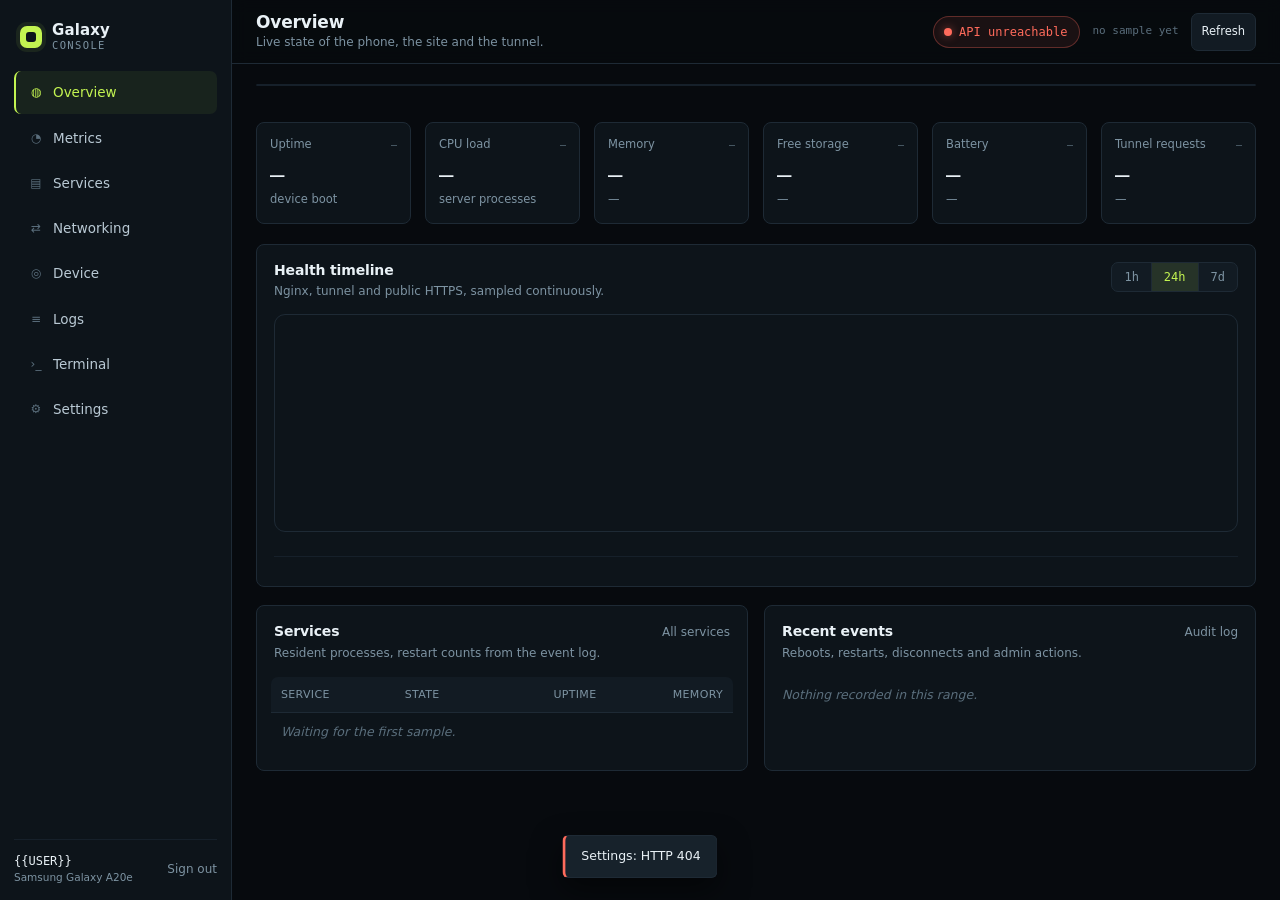
==== galaxy-server/site/console.html @ 79ad4fcc "Give the console a Device view for cameras, audio and accessories The dashboard is where the phone i" ====
<!doctype html>
<html lang="en">
<head>
<meta charset="utf-8">
<meta name="viewport" content="width=device-width,initial-scale=1">
<meta name="color-scheme" content="dark">
<meta name="robots" content="noindex,nofollow">
<title>Galaxy Console</title>
<link rel="icon" href="data:image/svg+xml,%3Csvg xmlns='http://www.w3.org/2000/svg' viewBox='0 0 32 32'%3E%3Crect width='32' height='32' rx='9' fill='%23C3F451'/%3E%3Crect x='10' y='10' width='12' height='12' rx='4' fill='%23070A0E'/%3E%3C/svg%3E">
<link rel="stylesheet" href="/vendor/xterm.css">
<link rel="stylesheet" href="console.css?v=12">
</head>
<body>
<a class="skip" href="#main">Skip to content</a>

<aside class="sidebar" id="sidebar" aria-label="Console sections">
  <div class="brand">
    <span class="mark" aria-hidden="true"></span>
    <span class="brand-text"><strong>Galaxy</strong><span>Console</span></span>
  </div>
  <nav class="nav" id="nav">
    <a href="#/overview" data-route="overview"><span class="glyph" aria-hidden="true">◍</span>Overview</a>
    <a href="#/metrics" data-route="metrics"><span class="glyph" aria-hidden="true">◔</span>Metrics</a>
    <a href="#/services" data-route="services"><span class="glyph" aria-hidden="true">▤</span>Services</a>
    <a href="#/networking" data-route="networking"><span class="glyph" aria-hidden="true">⇄</span>Networking</a>
    <a href="#/device" data-route="device"><span class="glyph" aria-hidden="true">◎</span>Device</a>
    <a href="#/logs" data-route="logs"><span class="glyph" aria-hidden="true">≡</span>Logs</a>
    <a href="#/terminal" data-route="terminal"><span class="glyph" aria-hidden="true">›_</span>Terminal</a>
    <a href="#/settings" data-route="settings"><span class="glyph" aria-hidden="true">⚙</span>Settings</a>
  </nav>
  <div class="sidebar-foot">
    <span class="who"><span id="who">{{USER}}</span><span class="muted" id="host-line">Samsung Galaxy A20e</span></span>
    <a class="signout" href="/logout">Sign out</a>
  </div>
</aside>
<div class="scrim" id="scrim" hidden></div>

<div class="shell">
  <header class="topbar">
    <button class="icon-btn" id="menu" type="button" aria-label="Open navigation"
            aria-controls="sidebar" aria-expanded="false">☰</button>
    <div class="titles">
      <h1 id="page-title">Overview</h1>
      <p id="page-sub">Live state of the phone, the site and the tunnel.</p>
    </div>
    <div class="topbar-end">
      <span class="health-pill" id="health" data-state="unknown">Checking</span>
      <span class="sampled" id="sampled">no sample yet</span>
      <button class="btn small" id="refresh" type="button">Refresh</button>
    </div>
  </header>

  <main id="main" tabindex="-1">

    <!-- Overview -------------------------------------------------------- -->
    <section class="view" id="view-overview" aria-labelledby="page-title">
      <div class="components" id="components"></div>
      <div class="alerts" id="alerts" hidden></div>

      <div class="kpis" id="kpis">
        <article class="kpi">
          <div class="kpi-head"><span>Uptime</span><span class="stamp" data-stamp="uptime">—</span></div>
          <strong class="num" id="kpi-uptime">—</strong>
          <p class="sub" id="kpi-uptime-sub">device boot</p>
        </article>
        <article class="kpi">
          <div class="kpi-head"><span>CPU load</span><span class="stamp" data-stamp="cpu">—</span></div>
          <strong class="num" id="kpi-cpu">—</strong>
          <p class="sub" id="kpi-cpu-sub">server processes</p>
        </article>
        <article class="kpi">
          <div class="kpi-head"><span>Memory</span><span class="stamp" data-stamp="memory">—</span></div>
          <strong class="num" id="kpi-memory">—</strong>
          <p class="sub" id="kpi-memory-sub">—</p>
        </article>
        <article class="kpi">
          <div class="kpi-head"><span>Free storage</span><span class="stamp" data-stamp="storage">—</span></div>
          <strong class="num" id="kpi-storage">—</strong>
          <p class="sub" id="kpi-storage-sub">—</p>
        </article>
        <article class="kpi">
          <div class="kpi-head"><span>Battery</span><span class="stamp" data-stamp="battery">—</span></div>
          <strong class="num" id="kpi-battery">—</strong>
          <p class="sub" id="kpi-battery-sub">—</p>
        </article>
        <article class="kpi">
          <div class="kpi-head"><span>Tunnel requests</span><span class="stamp" data-stamp="tunnel">—</span></div>
          <strong class="num" id="kpi-requests">—</strong>
          <p class="sub" id="kpi-requests-sub">—</p>
        </article>
      </div>

      <section class="card timeline-card">
        <div class="card-head">
          <div>
            <h2>Health timeline</h2>
            <p class="card-sub" id="timeline-sub">Nginx, tunnel and public HTTPS, sampled continuously.</p>
          </div>
          <div class="segmented" id="range-overview" role="group" aria-label="Time range">
            <button type="button" data-range="1h">1h</button>
            <button type="button" data-range="24h" class="on">24h</button>
            <button type="button" data-range="7d">7d</button>
          </div>
        </div>
        <div class="chart-wrap tall">
          <canvas id="chart-timeline-overview" role="img"
                  aria-label="Health timeline for nginx, the tunnel and public HTTPS"></canvas>
          <p class="chart-empty" hidden>No samples in this range yet. The sampler writes one every 30 seconds.</p>
        </div>
        <div class="legend" id="legend-timeline-overview"></div>
        <div class="events-strip" id="events-overview"></div>
      </section>

      <div class="two-col">
        <section class="card">
          <div class="card-head">
            <div><h2>Services</h2><p class="card-sub">Resident processes, restart counts from the event log.</p></div>
            <a class="link" href="#/services">All services</a>
          </div>
          <div class="table-wrap">
            <table class="table" id="overview-services">
              <thead><tr><th>Service</th><th>State</th><th class="right">Uptime</th><th class="right">Memory</th></tr></thead>
              <tbody><tr><td colspan="4" class="empty">Waiting for the first sample.</td></tr></tbody>
            </table>
          </div>
        </section>

        <section class="card">
          <div class="card-head">
            <div><h2>Recent events</h2><p class="card-sub">Reboots, restarts, disconnects and admin actions.</p></div>
            <a class="link" href="#/settings">Audit log</a>
          </div>
          <ul class="event-list" id="overview-events">
            <li class="empty">Nothing recorded in this range.</li>
          </ul>
        </section>
      </div>
    </section>

    <!-- Metrics --------------------------------------------------------- -->
    <section class="view" id="view-metrics" hidden>
      <div class="card-head page-head">
        <div>
          <h2 class="page-h2">Metric history</h2>
          <p class="card-sub" id="metrics-sub">30-second samples, older buckets averaged for longer ranges.</p>
        </div>
        <div class="segmented" id="range-metrics" role="group" aria-label="Time range">
          <button type="button" data-range="1h">1h</button>
          <button type="button" data-range="24h" class="on">24h</button>
          <button type="button" data-range="7d">7d</button>
        </div>
      </div>

      <div class="chart-grid">
        <section class="card">
          <div class="card-head"><div><h2>CPU</h2><p class="card-sub" id="cpu-note">Share of one core used by nginx, the API, cloudflared and the supervisor.</p></div><span class="stat" id="stat-cpu">no data</span></div>
          <div class="chart-wrap"><canvas id="chart-cpu" role="img" aria-label="CPU load over time"></canvas><p class="chart-empty" hidden>No samples.</p></div>
        </section>
        <section class="card">
          <div class="card-head"><div><h2>Memory</h2><p class="card-sub" id="mem-note">Android memory in use, as a percentage of the device total.</p></div><span class="stat" id="stat-mem">no data</span></div>
          <div class="chart-wrap"><canvas id="chart-mem" role="img" aria-label="Memory use over time"></canvas><p class="chart-empty" hidden>No samples.</p></div>
        </section>
        <section class="card">
          <div class="card-head"><div><h2>Battery</h2><p class="card-sub">Charge percentage; shaded bands are periods on the charger.</p></div><span class="stat" id="stat-batt">no data</span></div>
          <div class="chart-wrap"><canvas id="chart-batt" role="img" aria-label="Battery charge over time"></canvas><p class="chart-empty" hidden>No samples.</p></div>
        </section>
        <section class="card">
          <div class="card-head"><div><h2>Storage</h2><p class="card-sub">Free space in the Termux home filesystem.</p></div><span class="stat" id="stat-disk">no data</span></div>
          <div class="chart-wrap"><canvas id="chart-disk" role="img" aria-label="Free storage over time"></canvas><p class="chart-empty" hidden>No samples.</p></div>
        </section>
      </div>

      <section class="card">
        <div class="card-head">
          <div><h2>Health timeline</h2><p class="card-sub" id="timeline-sub-2">Gaps mean no sample was recorded, not that the service was healthy.</p></div>
        </div>
        <div class="chart-wrap tall"><canvas id="chart-timeline-metrics" role="img" aria-label="Health timeline"></canvas><p class="chart-empty" hidden>No samples in this range yet.</p></div>
        <div class="legend" id="legend-timeline-metrics"></div>
        <div class="events-strip" id="events-metrics"></div>
      </section>
    </section>

    <!-- Services -------------------------------------------------------- -->
    <section class="view" id="view-services" hidden>
      <section class="card">
        <div class="card-head">
          <div><h2 class="page-h2">Services</h2><p class="card-sub">Every control calls the existing serverctl command. Restarts are confirmed and recorded.</p></div>
        </div>
        <div class="table-wrap">
          <table class="table" id="services-table">
            <thead><tr><th>Service</th><th>State</th><th class="right">Uptime</th><th class="right">Restarts 24h</th><th class="right">RSS</th><th>Latest error</th><th class="right">Control</th></tr></thead>
            <tbody><tr><td colspan="7" class="empty">Waiting for the first sample.</td></tr></tbody>
          </table>
        </div>
        <p class="footnote" id="services-note">Restarting the site also restarts this API; the page reconnects on its own.</p>
      </section>

      <div class="two-col">
        <section class="card">
          <div class="card-head"><div><h2>Admin actions</h2><p class="card-sub">Actions that change the server, newest first.</p></div></div>
          <ul class="event-list" id="audit-list"><li class="empty">No admin actions recorded.</li></ul>
        </section>
        <section class="card">
          <div class="card-head"><div><h2>Danger zone</h2><p class="card-sub">These stop the public URL. The phone has to bring it back.</p></div></div>
          <div class="action-row">
            <div><strong>Restart the server</strong><p class="sub">Reloads nginx, restarts the API. Brief outage.</p></div>
            <button class="btn" type="button" data-action="server-restart" data-phrase="restart">Restart</button>
          </div>
          <div class="action-row">
            <div><strong>Stop the server</strong><p class="sub">Nginx and the API stop. Only <code>serverctl start</code> on the phone recovers this console.</p></div>
            <button class="btn danger" type="button" data-action="server-stop" data-phrase="stop the console">Stop</button>
          </div>
          <div class="action-row">
            <div><strong>Stop the tunnel</strong><p class="sub">The public hostnames go offline until the tunnel is started again.</p></div>
            <button class="btn danger" type="button" data-action="tunnel-stop" data-phrase="stop the tunnel">Stop tunnel</button>
          </div>
        </section>
      </div>
    </section>

    <!-- Networking ------------------------------------------------------ -->
    <section class="view" id="view-networking" hidden>
      <div class="host-cards" id="host-cards"></div>

      <div class="two-col">
        <section class="card">
          <div class="card-head"><div><h2 class="page-h2">Cloudflare Tunnel</h2><p class="card-sub">Connector health straight from cloudflared's own metrics.</p></div></div>
          <dl class="facts" id="tunnel-facts">
            <div><dt>State</dt><dd id="tunnel-state">—</dd></div>
            <div><dt>Connector</dt><dd id="tunnel-id">—</dd></div>
            <div><dt>Connections</dt><dd id="tunnel-conns">—</dd></div>
            <div><dt>Requests</dt><dd id="tunnel-requests">—</dd></div>
            <div><dt>Request errors</dt><dd id="tunnel-errors">—</dd></div>
            <div><dt>Concurrent</dt><dd id="tunnel-concurrent">—</dd></div>
            <div><dt>Response codes</dt><dd id="tunnel-codes">—</dd></div>
            <div><dt>Connector runtime</dt><dd id="tunnel-runtime">—</dd></div>
          </dl>
          <div class="btn-row">
            <button class="btn" type="button" data-action="tunnel-restart" data-phrase="restart the tunnel">Restart tunnel</button>
            <button class="btn" type="button" data-action="tunnel-start">Start tunnel</button>
          </div>
        </section>

        <section class="card">
          <div class="card-head"><div><h2>Access rules</h2><p class="card-sub">What the internet can reach, and what needs a session.</p></div></div>
          <ul class="access-list">
            <li><span class="tag public">public</span><code>/</code><code>/style.css</code><span class="muted">landing pages</span></li>
            <li><span class="tag public">public</span><code>/console.css</code><code>/console.js</code><span class="muted">assets, no data</span></li>
            <li><span class="tag private">session</span><code>/console</code><span class="muted">redirects to sign-in without a cookie</span></li>
            <li><span class="tag private">session</span><code>/api/status</code><code>/api/timeline</code><code>/api/logs</code><span class="muted">401 without a session</span></li>
            <li><span class="tag private">session</span><code>/api/action</code><code>/api/settings</code><code>/api/events</code><span class="muted">server-side check on every call</span></li>
          </ul>
          <p class="footnote">Sessions last 12 hours and live in memory, so restarting the API signs everyone out.</p>
        </section>
      </div>

      <section class="card">
        <div class="card-head"><div><h2>Hostnames</h2><p class="card-sub">Each check is a full HTTPS request from the device through the Cloudflare edge.</p></div></div>
        <div class="table-wrap">
          <table class="table" id="host-table">
            <thead><tr><th>Hostname</th><th>Role</th><th>Last check</th><th class="right">Result</th><th class="right">Latency</th></tr></thead>
            <tbody><tr><td colspan="5" class="empty">No checks recorded yet.</td></tr></tbody>
          </table>
        </div>
      </section>
    </section>

    <!-- Device ---------------------------------------------------------- -->
    <section class="view" id="view-device" hidden>
      <div class="device-banner" id="device-banner" data-state="unknown">
        <span class="dot" aria-hidden="true"></span>
        <span id="device-banner-text">Checking the control app…</span>
        <span class="muted" id="device-banner-detail"></span>
      </div>

      <form class="card pair-card" id="device-pair-form">
        <div>
          <h2>Pair the phone app</h2>
          <p class="card-sub">The Galaxy Device app listens on loopback only. Open its pairing window, then pair here: the dashboard creates the token, the app stores it, and the browser never sees it.</p>
        </div>
        <div class="btn-row">
          <button class="btn primary" type="submit">Pair now</button>
          <button class="btn" type="button" id="device-unpair">Forget pairing</button>
        </div>
      </form>

      <div class="two-col">
        <section class="card">
          <div class="card-head">
            <div><h2>Camera</h2><p class="card-sub">One repeating JPEG stream feeds this preview, snapshots and the gallery. The sensor stays exclusive to this app while it runs.</p></div>
            <span class="live-badge" id="cam-live" hidden>live</span>
          </div>
          <div class="cam-frame">
            <img id="cam-preview" alt="Live camera preview from the phone" hidden>
            <p class="empty" id="cam-placeholder">Preview stopped. Start it to see what the phone sees.</p>
          </div>
          <div class="device-toolbar">
            <label>Camera <select id="cam-id" class="select"></select></label>
            <label>Size <select id="cam-size" class="select"></select></label>
            <label>Rate <select id="cam-fps" class="select"><option value="2">2 fps</option><option value="4" selected>4 fps</option><option value="8">8 fps</option></select></label>
            <button class="btn primary" type="button" id="cam-start">Start preview</button>
            <button class="btn" type="button" id="cam-stop">Stop</button>
            <button class="btn" type="button" id="cam-snapshot">Take photo</button>
          </div>
          <p class="footnote" id="cam-note">Video recording is not available: MediaRecorder needs the sensor for itself, which would end the preview. Stills and the live stream share one session instead.</p>
        </section>

        <section class="card">
          <div class="card-head"><div><h2>Accessories</h2><p class="card-sub">Flashlight, vibration, brightness and each audio stream.</p></div></div>
          <div class="toggle-row">
            <div><strong>Flashlight</strong><p class="sub" id="torch-state">Off</p></div>
            <button class="btn" type="button" id="torch-toggle" aria-pressed="false">Turn on</button>
          </div>
          <div class="toggle-row">
            <div><strong>Vibration</strong><p class="sub">Short buzz on the phone, for finding it nearby.</p></div>
            <div class="btn-row tight">
              <button class="btn small" type="button" data-vibrate="120">Short</button>
              <button class="btn small" type="button" data-vibrate="400">Medium</button>
              <button class="btn small" type="button" data-vibrate="1200">Long</button>
            </div>
          </div>
          <div class="slider-row">
            <label for="brightness">Screen brightness</label>
            <input type="range" id="brightness" min="1" max="255" step="1" value="128">
            <output id="brightness-value">—</output>
          </div>
          <div id="volume-sliders" class="sliders"></div>
        </section>
      </div>

      <div class="two-col">
        <section class="card">
          <div class="card-head">
            <div><h2>Microphone</h2><p class="card-sub">Live listening in this tab and 16 kHz WAV recordings stored on the phone. Only one AudioRecord exists, so both share it.</p></div>
            <span class="live-badge" id="mic-live" hidden>live</span>
          </div>
          <div class="device-toolbar">
            <button class="btn primary" type="button" id="mic-listen">Listen live</button>
            <button class="btn" type="button" id="mic-record">Start recording</button>
            <span class="mono muted" id="mic-timer">not recording</span>
          </div>
          <p class="footnote">Two-way audio needs the phone to play what this browser sends; upload a clip under Media and it plays on the phone speaker while the microphone keeps streaming here.</p>
          <div class="table-wrap">
            <table class="table" id="recordings-table">
              <thead><tr><th>Recording</th><th class="right">Size</th><th class="right">Created</th><th class="right">Actions</th></tr></thead>
              <tbody><tr><td colspan="4" class="empty">No recordings yet.</td></tr></tbody>
            </table>
          </div>
        </section>

        <section class="card">
          <div class="card-head"><div><h2>Media</h2><p class="card-sub">Upload audio to the phone, then play it through its speaker.</p></div></div>
          <div class="device-toolbar">
            <label class="grow">Upload <input type="file" id="media-file" accept="audio/*,video/mp4"></label>
            <button class="btn small" type="button" id="media-refresh">Refresh</button>
          </div>
          <p class="footnote" id="media-note">Nothing playing.</p>
          <div class="table-wrap">
            <table class="table" id="media-table">
              <thead><tr><th>File</th><th class="right">Size</th><th class="right">Actions</th></tr></thead>
              <tbody><tr><td colspan="3" class="empty">No uploaded media.</td></tr></tbody>
            </table>
          </div>
          <div class="btn-row">
            <button class="btn small" type="button" id="media-pause">Pause</button>
            <button class="btn small" type="button" id="media-resume">Resume</button>
            <button class="btn small" type="button" id="media-stop">Stop</button>
          </div>
        </section>
      </div>

      <div class="two-col">
        <section class="card">
          <div class="card-head"><div><h2>Power and storage</h2><p class="card-sub">Read from the app, not from Termux.</p></div></div>
          <dl class="facts" id="device-facts">
            <div><dt>Battery</dt><dd id="dev-battery">—</dd></div>
            <div><dt>Charging</dt><dd id="dev-charging">—</dd></div>
            <div><dt>Temperature</dt><dd id="dev-temp">—</dd></div>
            <div><dt>Free space</dt><dd id="dev-free">—</dd></div>
            <div><dt>Photos</dt><dd id="dev-photos">—</dd></div>
            <div><dt>Recordings</dt><dd id="dev-recordings">—</dd></div>
            <div><dt>App uptime</dt><dd id="dev-uptime">—</dd></div>
            <div><dt>Permissions</dt><dd id="dev-perms">—</dd></div>
          </dl>
        </section>

        <section class="card">
          <div class="card-head"><div><h2>Sensors</h2><p class="card-sub">One reading per sensor, refreshed while this page is open.</p></div></div>
          <div class="table-wrap">
            <table class="table" id="sensor-table">
              <thead><tr><th>Sensor</th><th class="right">Values</th></tr></thead>
              <tbody><tr><td colspan="2" class="empty">Not read yet.</td></tr></tbody>
            </table>
          </div>
        </section>
      </div>

      <section class="card">
        <div class="card-head">
          <div><h2>Photos</h2><p class="card-sub">Stills captured at the current preview size, kept in the app's private storage.</p></div>
          <span class="muted" id="photo-count"></span>
        </div>
        <div class="gallery" id="photo-grid"><p class="empty">No photos yet.</p></div>
      </section>
    </section>

    <!-- Logs ------------------------------------------------------------ -->
    <section class="view" id="view-logs" hidden>
      <section class="card">
        <div class="card-head">
          <div><h2 class="page-h2">Logs</h2><p class="card-sub">Last 96 kB of each file, filtered on the server. Credentials are redacted before they leave the phone.</p></div>
        </div>
        <div class="log-toolbar">
          <label>Service
            <select id="log-service">
              <option value="nginx-error">nginx error</option>
              <option value="tunnel">cloudflared</option>
              <option value="supervisor">supervisor</option>
              <option value="status">status API</option>
              <option value="auth">sign-in attempts</option>
            </select>
          </label>
          <label>Severity
            <select id="log-severity">
              <option value="all">All</option>
              <option value="error">Errors</option>
              <option value="crit">Critical</option>
              <option value="warn">Warnings</option>
              <option value="info">Info</option>
            </select>
          </label>
          <label class="grow">Search
            <input id="log-query" type="search" placeholder="text, path, status code" autocomplete="off">
          </label>
          <label class="check"><input type="checkbox" id="log-follow" checked> Auto-refresh</label>
          <button class="btn small" id="log-reload" type="button">Load</button>
        </div>
        <p class="log-meta" id="log-meta">Nothing loaded yet.</p>
        <ol class="log" id="log-lines"><li class="empty">Choose a service and press Load.</li></ol>
      </section>
    </section>

    <!-- Terminal -------------------------------------------------------- -->
    <section class="view" id="view-terminal" aria-labelledby="page-title" hidden>
      <div id="terminal-lock" class="terminal-lock">
        <h2>Terminal locked</h2>
        <p>Enter your terminal password to open the Termux shell.</p>
        <form id="terminal-login" class="form">
          <label>Terminal password <input id="terminal-password" type="password" autocomplete="off" required></label>
          <button class="btn primary" type="submit">Unlock terminal</button>
        </form>
        <p class="sub" id="terminal-reconnecting" hidden>Reconnecting to the shells this tab had open…</p>
        <p class="sub">Commands run as the Termux user, not root.</p>
      </div>
      <div id="terminal-session" hidden>
        <div class="terminal-toolbar">
          <div class="terminal-tabs" id="terminal-tabs" role="tablist" aria-label="Terminal sessions"></div>
          <div class="terminal-tools">
            <button class="btn small" id="terminal-new" type="button">+ New shell</button>
            <label class="check"><input type="checkbox" id="terminal-a11y"> Screen reader mode (slower)</label>
            <button class="btn small" id="terminal-close" type="button">Close shell</button>
          </div>
        </div>
        <div id="terminal-output" aria-label="Interactive Termux terminal"></div>
      </div>
    </section>

    <!-- Settings -------------------------------------------------------- -->
    <section class="view" id="view-settings" hidden>
      <div class="two-col">
        <section class="card">
          <div class="card-head"><div><h2 class="page-h2">HTTPS checks</h2><p class="card-sub">External monitoring is not configured. Hostname checks run from the phone and cannot confirm availability from outside the network.</p></div></div>
          <form id="probe-form" class="form">
            <label class="check"><input type="checkbox" id="probe-hosts"> Check both hostnames every two minutes</label>
            <button class="btn primary" type="submit">Save probe settings</button>
            <p class="form-note" id="probe-note">With no probe configured, public HTTPS shows as Not monitored.</p>
          </form>
        </section>

        <section class="card">
          <div class="card-head"><div><h2>Storage</h2><p class="card-sub">SQLite, bounded by retention rather than by luck.</p></div></div>
          <dl class="facts" id="storage-facts">
            <div><dt>Database</dt><dd id="db-path">—</dd></div>
            <div><dt>Size</dt><dd id="db-size">—</dd></div>
            <div><dt>Samples</dt><dd id="db-samples">—</dd></div>
            <div><dt>Raw retention</dt><dd id="db-retention">—</dd></div>
            <div><dt>Sample interval</dt><dd id="db-interval">—</dd></div>
            <div><dt>Session lifetime</dt><dd id="db-session">—</dd></div>
          </dl>
          <p class="footnote">Events and audit rows are kept for 30 days.</p>
        </section>
      </div>

      <div class="two-col">
        <section class="card">
          <div class="card-head"><div><h2>Audit log</h2><p class="card-sub">Sign-ins, settings changes and controls, with their outcome.</p></div></div>
          <ul class="event-list" id="settings-audit"><li class="empty">Nothing yet.</li></ul>
        </section>
        <section class="card">
          <div class="card-head"><div><h2>Build</h2><p class="card-sub">What is running on the phone.</p></div></div>
          <dl class="facts" id="build-facts">
            <div><dt>Device</dt><dd id="build-device">—</dd></div>
            <div><dt>Android</dt><dd id="build-android">—</dd></div>
            <div><dt>Kernel</dt><dd id="build-kernel">—</dd></div>
            <div><dt>Python</dt><dd id="build-python">—</dd></div>
            <div><dt>nginx</dt><dd id="build-nginx">—</dd></div>
            <div><dt>cloudflared</dt><dd id="build-cloudflared">—</dd></div>
          </dl>
          <div class="btn-row"><a class="btn" href="/logout">Sign out</a></div>
        </section>
      </div>

      <section class="card">
        <div class="card-head"><div><h2>Remote telemetry</h2><p class="card-sub">Axiom export runs alongside the local log files and SQLite; it never replaces them.</p></div></div>
        <dl class="facts" id="telemetry-facts">
          <div><dt>State</dt><dd id="telemetry-state">—</dd></div>
          <div><dt>Dataset</dt><dd id="telemetry-dataset">—</dd></div>
          <div><dt>Exported</dt><dd id="telemetry-exported">—</dd></div>
          <div><dt>Queued</dt><dd id="telemetry-queued">—</dd></div>
          <div><dt>Spool</dt><dd id="telemetry-spool">—</dd></div>
          <div><dt>Retention</dt><dd id="telemetry-retention">—</dd></div>
          <div><dt>Last success</dt><dd id="telemetry-last-success">—</dd></div>
          <div><dt>Last error</dt><dd id="telemetry-last-error">—</dd></div>
        </dl>
        <p class="form-note" id="telemetry-note">Remote export is not configured. Run serverctl telemetry-setup on the phone.</p>
      </section>
    </section>

  </main>
</div>

<dialog id="shell-dialog" aria-labelledby="shell-title">
  <form class="confirm-form" id="shell-form">
    <h2 id="shell-title">New terminal</h2>
    <p>Enter the terminal password to open another shell. It is kept in memory for this page only.</p>
    <label>Terminal password <input id="shell-password" type="password" autocomplete="off" required></label>
    <div class="btn-row end">
      <button class="btn" type="button" id="shell-cancel">Cancel</button>
      <button class="btn primary" type="submit">Open shell</button>
    </div>
  </form>
</dialog>

<dialog id="confirm-dialog" aria-labelledby="confirm-title">
  <form method="dialog" class="confirm-form">
    <h2 id="confirm-title">Confirm</h2>
    <p id="confirm-body"></p>
    <label id="confirm-phrase-wrap" hidden>Type <code id="confirm-phrase"></code> to continue
      <input id="confirm-input" autocomplete="off" autocapitalize="off" spellcheck="false">
    </label>
    <div class="btn-row end">
      <button class="btn" value="cancel">Cancel</button>
      <button class="btn danger" value="confirm" id="confirm-go">Confirm</button>
    </div>
  </form>
</dialog>

<div class="toast" id="toast" role="status" aria-live="polite" hidden></div>
<script src="/vendor/xterm.js" defer></script>
<script src="/vendor/addon-fit.js" defer></script>
<script src="console.js?v=13" defer></script>
</body>
</html>
---- galaxy-server/site/console.css ----
:root {
  --void: #070a0e;
  --panel: #0d141a;
  --raised: #121b23;
  --raised-2: #17222b;
  --line: #1e2a35;
  --line-soft: #16202a;
  --ink: #e9f1f6;
  --muted: #7d93a2;
  --dim: #5a6e7c;
  --lime: #c3f451;
  --lime-dim: #8fb43c;
  --amber: #f2b441;
  --red: #ff6b5c;
  --steel: #4c6779;
  --sans: ui-sans-serif, system-ui, "Segoe UI", Roboto, "Helvetica Neue", sans-serif;
  --mono: ui-monospace, "SF Mono", "JetBrains Mono", "Cascadia Mono", Consolas, monospace;
  --radius: 8px;
  --sidebar: 232px;
  --accent-yellow: #f7d729;
  --accent: var(--accent-yellow);
  --panel-hover: #1a252f;
}

* { box-sizing: border-box; }

html {
  -webkit-text-size-adjust: 100%;
  text-size-adjust: 100%;
}

body {
  margin: 0;
  background: var(--void);
  color: var(--ink);
  font: 14.5px/1.5 var(--sans);
  text-rendering: optimizeLegibility;
  -webkit-font-smoothing: antialiased;
  -moz-osx-font-smoothing: grayscale;
}

a { color: var(--lime); text-decoration: none; }
a:hover { color: var(--accent-yellow); text-decoration: underline; text-underline-offset: 3px; }
code { font-family: var(--mono); font-size: .92em; color: #cfe0ea; }

h1, h2, h3 {
  margin: 0;
  font-weight: 600;
  letter-spacing: -.01em;
  line-height: 1.25;
}
p { margin: 0 0 6px; }
p:last-child { margin-bottom: 0; }

:focus-visible {
  outline: 2px solid var(--accent-yellow);
  outline-offset: 2px;
  border-radius: 4px;
}

.skip {
  position: absolute;
  left: 12px;
  top: -60px;
  background: var(--lime);
  color: #10180a;
  padding: 8px 12px;
  border-radius: 4px;
  z-index: 40;
}
.skip:focus { top: 12px; }

.muted { color: var(--muted); }
.right { text-align: right; }
.empty { color: var(--dim); font-style: italic; }
.sub { color: var(--muted); font-size: 12px; }

body.terminal-view {
  background: #080c11;
  color: #cfd9e0;
}
body.terminal-view .shell {
  height: 100vh;
  height: 100dvh;
  display: flex;
  flex-direction: column;
  overflow: hidden;
}
body.terminal-view main {
  max-width: none;
  flex: 1;
  min-height: 0;
  padding: 0;
  display: flex;
  overflow: hidden;
}
#view-terminal:not([hidden]) { flex: 1; min-width: 0; min-height: 0; display: flex; flex-direction: column; }
.terminal-lock { width: min(100%, 420px); margin: auto; padding: 24px; }
.terminal-lock > p { color: var(--muted); margin-top: 8px; }
.terminal-lock .form { margin: 20px 0; }
#terminal-login[hidden], #terminal-reconnecting[hidden] { display: none; }
#terminal-session:not([hidden]) { flex: 1; min-height: 0; display: flex; flex-direction: column; }
.terminal-toolbar { display: flex; align-items: center; justify-content: space-between; gap: 10px; flex-wrap: wrap; padding: 8px 16px; background: var(--raised); border-bottom: 1px solid var(--line); color: var(--muted); }
.terminal-tools { display: flex; align-items: center; gap: 14px; margin-left: auto; }
.terminal-tools label.check { display: flex; align-items: center; gap: 7px; font-size: 12px; color: var(--ink); }
.terminal-tabs { display: flex; align-items: center; gap: 6px; min-width: 0; overflow-x: auto; }
.terminal-tab {
  display: inline-flex;
  align-items: center;
  gap: 8px;
  padding: 6px 11px 6px 10px;
  border: 1px solid var(--line);
  border-radius: 7px;
  background: var(--void);
  color: var(--muted);
  font: 12px var(--mono);
  white-space: nowrap;
  cursor: pointer;
  transition: border-color .15s ease, color .15s ease, background .15s ease;
  min-height: 32px;
}
.terminal-tab:hover {
  border-color: var(--line-soft);
  color: var(--ink);
  background: var(--raised);
}
.terminal-tab.on {
  border-color: var(--lime);
  color: var(--ink);
  background: #c3f45112;
}
.terminal-tab-close {
  color: var(--dim);
  padding: 1px 4px;
  margin-left: 2px;
  border-radius: 4px;
  transition: color .15s ease, background .15s ease;
}
.terminal-tab-close:hover { color: var(--red); background: #ff6b5c15; }
.terminal-tab:hover .terminal-tab-close { color: #ff9d90; }
.terminal-pane { height: 100%; }
#terminal-output { background: var(--void); flex: 1; min-width: 0; min-height: 0; overflow: hidden; padding: 12px; }
#terminal-output:focus-within { outline: 2px solid var(--lime); outline-offset: -2px; }

/* ---------------------------------------------------------------- sidebar */
.sidebar {
  position: fixed;
  inset: 0 auto 0 0;
  width: var(--sidebar);
  background: var(--panel);
  border-right: 1px solid var(--line);
  display: flex;
  flex-direction: column;
  padding: 18px 14px 14px;
  z-index: 30;
}

.brand {
  display: flex;
  align-items: center;
  gap: 10px;
  padding: 4px 6px 20px;
}

.mark {
  width: 22px;
  height: 22px;
  border-radius: 7px;
  background: var(--lime);
  position: relative;
  flex: none;
  box-shadow: 0 0 0 4px #c3f45114;
}
.mark::after {
  content: "";
  position: absolute;
  inset: 6px;
  border-radius: 3px;
  background: var(--panel);
}

.brand-text { display: flex; flex-direction: column; line-height: 1.15; }
.brand-text strong { font-size: 15px; letter-spacing: .01em; }
.brand-text span {
  font-family: var(--mono);
  font-size: 10.5px;
  letter-spacing: .13em;
  color: var(--muted);
  text-transform: uppercase;
}

.nav { display: flex; flex-direction: column; gap: 3px; }
.nav a {
  display: flex;
  align-items: center;
  gap: 10px;
  padding: 11px 13px;
  border-radius: 7px;
  color: #b9c9d4;
  font-size: 13.5px;
  border-left: 2px solid transparent;
  min-height: 42px;
}
.nav a:hover {
  background: var(--raised);
  text-decoration: none;
  color: var(--ink);
  border-left-color: var(--lime-dim);
}
.nav a[aria-current="page"] {
  background: #c3f45110;
  color: var(--lime);
  border-left-color: var(--lime);
}
.nav a:focus-visible {
  outline: 2px solid var(--accent-yellow);
  outline-offset: 2px;
  border-radius: 7px;
}
.nav .glyph { width: 14px; text-align: center; color: var(--dim); font-size: 12px; }
.nav a[aria-current="page"] .glyph { color: var(--lime); }

.sidebar-foot {
  margin-top: auto;
  border-top: 1px solid var(--line-soft);
  padding-top: 12px;
  display: flex;
  align-items: center;
  justify-content: space-between;
  gap: 8px;
}
.who { display: flex; flex-direction: column; font-size: 12px; min-width: 0; }
.who span:first-child { color: var(--ink); font-family: var(--mono); }
.who .muted {
  font-size: 10.5px;
  overflow: hidden;
  text-overflow: ellipsis;
  white-space: nowrap;
}
.signout { font-size: 12px; color: var(--muted); }
.signout:hover { color: var(--lime); }

/* ------------------------------------------------------------------ shell */
.shell {
  margin-left: var(--sidebar);
  min-height: 100vh;
  overflow-y: auto;
  overflow-x: hidden;
}

/* Focus visibility across the console */
.btn:focus-visible, .segmented button:focus-visible, .terminal-tab:focus-visible,
.icon-btn:focus-visible, select:focus-visible, input:focus-visible, .log-toolbar input:focus-visible {
  outline: 2px solid var(--lime);
  outline-offset: 2px;
}



.topbar {
  position: sticky;
  top: 0;
  z-index: 20;
  display: flex;
  align-items: center;
  gap: 14px;
  padding: 12px 24px;
  background: #070a0ee6;
  backdrop-filter: blur(8px);
  border-bottom: 1px solid var(--line);
}
.titles { min-width: 0; }
.titles h1 {
  font-size: 17px;
  letter-spacing: -.01em;
}
.titles p {
  font-size: 12px;
  color: var(--muted);
  overflow: hidden;
  text-overflow: ellipsis;
  white-space: nowrap;
  max-width: 62ch;
}
.topbar-end { margin-left: auto; display: flex; align-items: center; gap: 12px; }

.sampled { font-family: var(--mono); font-size: 11px; color: var(--dim); white-space: nowrap; }

.health-pill {
  display: inline-flex;
  align-items: center;
  gap: 7px;
  padding: 6px 12px 6px 10px;
  border-radius: 999px;
  border: 1px solid var(--line);
  background: var(--raised);
  font-size: 12px;
  white-space: nowrap;
  transition: all .2s ease;
  cursor: default;
  font-family: var(--mono);
}
.health-pill::before {
  content: "";
  width: 8px;
  height: 8px;
  border-radius: 50%;
  background: var(--dim);
  transition: all .2s ease;
}
.health-pill[data-state="ok"] { color: var(--lime); border-color: #c3f45150; background: #c3f45110; }
.health-pill[data-state="ok"]::before { background: var(--lime); box-shadow: 0 0 10px #c3f451aa; animation: pulse-dot 2s ease-in-out infinite; }
.health-pill[data-state="warn"] { color: var(--amber); border-color: #f2b44150; background: #f2b44110; }
.health-pill[data-state="warn"]::before { background: var(--amber); box-shadow: 0 0 8px #f2b44180; }
.health-pill[data-state="crit"] { color: var(--red); border-color: #ff6b5c50; background: #ff6b5c15; }
.health-pill[data-state="crit"]::before { background: var(--red); box-shadow: 0 0 8px #ff6b5c80; animation: pulse-dot 1s ease-in-out infinite; }
.health-pill[data-state="unknown"] { color: var(--muted); }

@keyframes pulse-dot {
  0%, 100% { opacity: 1; }
  50% { opacity: .6; }
}

@media (prefers-reduced-motion: reduce) {
  .health-pill::before { animation: none; }
}

.icon-btn {
  display: none;
  background: var(--raised);
  color: var(--ink);
  border: 1px solid var(--line);
  border-radius: 7px;
  width: 36px;
  height: 36px;
  font-size: 15px;
  cursor: pointer;
  transition: background .15s ease, border-color .15s ease;
}
.icon-btn:hover { border-color: var(--line-soft); background: var(--panel-hover); }

main { padding: 20px 24px 56px; }
.view[hidden] { display: none; }

/* ------------------------------------------------------------ components */
.components {
  display: grid;
  grid-template-columns: repeat(5, minmax(0, 1fr));
  gap: 1px;
  background: var(--line);
  border: 1px solid var(--line-soft);
  border-radius: var(--radius);
  overflow: hidden;
  margin-bottom: 18px;
}
.component {
  background: var(--panel);
  padding: 13px 15px;
  min-width: 0;
  transition: background .15s ease, border-color .15s ease;
  border: 1px solid transparent;
}
.component:hover {
  background: var(--raised);
  border-color: var(--line);
  box-shadow: 0 0 0 1px var(--line-soft);
}
.component .c-top {
  display: flex;
  align-items: center;
  gap: 7px;
  font-size: 12px;
  color: var(--muted);
  letter-spacing: -.01em;
}
.component .dot { width: 7px; height: 7px; border-radius: 50%; background: var(--dim); flex: none; }
.component[data-state="ok"] .dot { background: var(--lime); }
.component[data-state="warn"] .dot { background: var(--amber); }
.component[data-state="crit"] .dot { background: var(--red); }
.component[data-state="unknown"] .dot { background: var(--steel); }
.component[data-state="unknown"] .c-top { color: var(--dim); }
.component .c-detail {
  font-size: 12.5px;
  margin-top: 5px;
  color: #cfe0ea;
  overflow: hidden;
  text-overflow: ellipsis;
  white-space: nowrap;
  line-height: 1.35;
}
.component[data-state="unknown"] .c-detail { color: var(--dim); font-style: italic; }
.component .c-time {
  font-family: var(--mono);
  font-size: 10.5px;
  color: var(--dim);
  margin-top: 4px;
  display: block;
}

.alerts {
  display: flex;
  flex-wrap: wrap;
  gap: 9px;
  margin: 0 0 18px;
}
.alert {
  display: inline-flex;
  align-items: center;
  gap: 9px;
  padding: 8px 13px;
  border-radius: 7px;
  font-size: 12.5px;
  border: 1px solid var(--line);
  background: var(--panel);
  transition: border-color .15s ease, box-shadow .15s ease;
}
.alert::before { content: ""; width: 7px; height: 7px; border-radius: 50%; }
.alert.crit { border-color: #ff6b5c3d; color: #ffc9c3; }
.alert.crit::before { background: var(--red); }
.alert.warn { border-color: #f2b4413d; color: #ffe0ad; }
.alert.warn::before { background: var(--amber); }
.alert.ok { border-color: #c3f45133; color: #dcf7a2; }
.alert.ok::before { background: var(--lime); }
.alert:hover {
  border-color: var(--line);
  box-shadow: 0 0 0 1px var(--line);
}

/* ------------------------------------------------------------------- kpis */
.kpis {
  display: grid;
  grid-template-columns: repeat(6, minmax(0, 1fr));
  gap: 14px;
  margin-bottom: 20px;
}
.kpi {
  background: var(--panel);
  border: 1px solid var(--line);
  border-radius: var(--radius);
  padding: 13px 13px 14px;
  min-width: 0;
  transition: border-color .2s ease, box-shadow .2s ease;
}
.kpi:hover {
  border-color: var(--accent-yellow);
  box-shadow: 0 0 0 1px var(--accent-yellow);
}
.kpi-head {
  display: flex;
  justify-content: space-between;
  align-items: baseline;
  gap: 6px;
  font-size: 11.5px;
  color: var(--muted);
}
.kpi-head .stamp { font-family: var(--mono); font-size: 10px; color: var(--dim); }
.kpi .num {
  display: block;
  font-family: var(--mono);
  font-size: 24px;
  font-weight: 500;
  letter-spacing: -.02em;
  margin-top: 7px;
  font-variant-numeric: tabular-nums;
  white-space: nowrap;
  overflow: hidden;
  text-overflow: ellipsis;
  line-height: 1.2;
}
.kpi .num small { font-size: 12px; color: var(--muted); margin-left: 3px; }
.kpi .sub { font-size: 11.5px; margin-top: 2px; overflow: hidden; text-overflow: ellipsis; white-space: nowrap; }
.kpi[data-state="warn"] .num { color: var(--amber); }
.kpi[data-state="crit"] .num { color: var(--red); }
.kpi[data-state="unknown"] .num { color: var(--dim); font-size: 17px; }

/* ------------------------------------------------------------------ cards */
.card {
  background: var(--panel);
  border: 1px solid var(--line);
  border-radius: var(--radius);
  padding: 17px;
  min-width: 0;
  transition: border-color .15s ease, box-shadow .15s ease;
}
.card:hover {
  border-color: var(--line-soft);
  box-shadow: 0 4px 16px -8px #00000050;
}
.card + .card { margin-top: 0; }
.card-head {
  display: flex;
  align-items: flex-start;
  justify-content: space-between;
  gap: 16px;
  margin-bottom: 14px;
}
.card-head h2 {
  font-size: 14px;
  font-weight: 600;
  letter-spacing: -.01em;
}
.page-h2 {
  font-size: 16px;
  font-weight: 600;
  letter-spacing: -.01em;
}
.card-sub { font-size: 12px; color: var(--muted); margin-top: 3px; max-width: 70ch; }
.page-head { margin-bottom: 14px; align-items: center; }
.page-head .segmented { flex: none; }
.stat {
  font-family: var(--mono);
  font-size: 11px;
  color: var(--muted);
  white-space: nowrap;
  letter-spacing: .02em;
}
.link {
  font-size: 12px;
  color: var(--muted);
  white-space: nowrap;
  transition: color .15s ease;
}
.link:hover { color: var(--lime); }

.timeline-card { margin-bottom: 18px; }
.two-col {
  display: grid;
  grid-template-columns: repeat(2, minmax(0, 1fr));
  gap: 16px;
  margin-bottom: 16px;
}
.two-col > .card { height: 100%; }

.segmented {
  display: inline-flex;
  border: 1px solid var(--line);
  border-radius: 7px;
  overflow: hidden;
  background: var(--raised);
}
.segmented button {
  border: 0;
  background: transparent;
  color: var(--muted);
  font: 12px/1 var(--mono);
  padding: 8px 12px;
  cursor: pointer;
  transition: background .15s ease, color .15s ease;
}
.segmented button + button { border-left: 1px solid var(--line); }
.segmented button.on { background: #c3f4511c; color: var(--lime); }
.segmented button:hover { color: var(--ink); }
.segmented button:focus-visible {
  outline: 2px solid var(--accent-yellow);
  outline-offset: -2px;
}

/* ----------------------------------------------------------------- charts */.chart-wrap {
  position: relative;
  width: 100%;
  height: 158px;
  border-radius: 11px;
  background: var(--panel);
  border: 1px solid var(--line);
  padding: 10px;
}
.chart-wrap.tall { height: 218px; }
.chart-wrap canvas { display: block; width: 100%; height: 100%; }
.chart-empty {
  position: absolute;
  inset: 0;
  display: grid;
  place-items: center;
  text-align: center;
  padding: 0 14px;
  font-size: 13px;
  color: var(--dim);
  background: var(--panel);
  border-radius: 5px;
}
.chart-empty[hidden] { display: none; }

.chart-grid {
  display: grid;
  grid-template-columns: repeat(2, minmax(0, 1fr));
  gap: 16px;
  margin-bottom: 16px;
}

.legend {
  display: flex;
  flex-wrap: wrap;
  gap: 16px;
  margin-top: 12px;
}
.legend .item {
  display: inline-flex;
  align-items: center;
  gap: 7px;
  font-size: 12px;
  color: var(--muted);
  transition: color .15s ease;
}
.legend .item:hover { color: var(--ink); }
.legend .swatch { width: 14px; height: 4px; border-radius: 2px; background: var(--lime); }
.legend .swatch.gap { background: repeating-linear-gradient(90deg, var(--steel) 0 3px, transparent 3px 6px); }

.events-strip {
  display: flex;
  flex-wrap: wrap;
  gap: 9px;
  margin-top: 12px;
  border-top: 1px solid var(--line-soft);
  padding-top: 12px;
}
.events-strip .chip {
  display: inline-flex;
  align-items: center;
  gap: 7px;
  font-size: 11.5px;
  letter-spacing: 0.02em;
  color: var(--dim);
  border: 1px solid var(--line);
  border-radius: 999px;
  padding: 5px 11px;
  background: var(--raised);
  transition: border-color 0.15s ease, color 0.15s ease, background 0.15s ease;
  cursor: default;
}
.events-strip .chip:hover {
  border-color: var(--accent);
  color: var(--ink);
  background: var(--panel-hover);
}
.events-strip .chip b {
  font-family: var(--mono);
  font-weight: 500;
  color: var(--ink);
}
.events-strip .chip .k {
  width: 6px;
  height: 6px;
  border-radius: 50%;
  background: var(--amber);
  box-shadow: 0 0 0 2px var(--panel);
}
.events-strip .chip.reboot .k { background: var(--red); }
.events-strip .chip.tunnel-down .k,
.events-strip .chip.https-down .k { background: var(--red); }
.events-strip .chip.admin .k { background: var(--lime); }

/* ------------------------------------------------------------------ table */
.table-wrap { overflow-x: auto; margin: 0 -4px; }
.table {
  width: 100%;
  border-collapse: collapse;
  font-size: 12.5px;
  border: 1px solid var(--line);
  border-radius: var(--radius);
  overflow: hidden;
}
.table th {
  text-align: left;
  font-weight: 500;
  font-size: 11px;
  color: var(--muted);
  padding: 10px 10px 9px;
  border-bottom: 1px solid var(--line);
  background: var(--raised);
  white-space: nowrap;
  text-transform: uppercase;
  letter-spacing: .03em;
  font-variant-numeric: tabular-nums;
}
.table td {
  padding: 10px 10px;
  border-bottom: 1px solid var(--line-soft);
  vertical-align: middle;
  transition: background .1s ease;
}
.table tr:hover td {
  background: var(--raised);
  box-shadow: inset 3px 0 0 var(--lime-dim);
}
.table tr:last-child td { border-bottom: 0; }
.table .right, .table th.right { text-align: right; }
.table .mono, .table .num-cell { font-family: var(--mono); font-variant-numeric: tabular-nums; }
.table .name { display: flex; flex-direction: column; gap: 2px; }
.table .name small { color: var(--dim); font-size: 11px; }
.table .err {
  max-width: 34ch;
  overflow: hidden;
  text-overflow: ellipsis;
  white-space: nowrap;
  color: var(--muted);
  font-family: var(--mono);
  font-size: 11px;
  padding: 2px 6px;
  background: var(--raised);
  border-radius: 3px;
}

.state { display: inline-flex; align-items: center; gap: 6px; font-size: 12px; white-space: nowrap; }
.state::before { content: ""; width: 6px; height: 6px; border-radius: 50%; background: var(--dim); }
.state.up { color: var(--lime); }
.state.up::before { background: var(--lime); }
.state.down { color: var(--red); }
.state.down::before { background: var(--red); }
.state.warn { color: var(--amber); }
.state.warn::before { background: var(--amber); }
.state.unknown { color: var(--dim); }

/* ---------------------------------------------------------------- buttons */
.btn {
  display: inline-flex;
  align-items: center;
  justify-content: center;
  gap: 7px;
  border: 1px solid var(--line);
  background: var(--raised);
  color: var(--ink);
  font: 13px/1 var(--sans);
  padding: 10px 15px;
  border-radius: 7px;
  cursor: pointer;
  text-decoration: none;
  white-space: nowrap;
  min-height: 38px;
  transition: border-color .15s ease, background .15s ease, box-shadow .15s ease;
}
.btn:hover {
  border-color: var(--lime-dim);
  background: var(--raised-2);
  text-decoration: none;
  box-shadow: 0 0 0 1px var(--line-soft);
}
.btn.small { padding: 7px 10px; font-size: 11.5px; }
.btn.primary { background: var(--lime); color: #131d08; border-color: var(--lime); font-weight: 600; }
.btn.primary:hover { background: #d2ff69; }
.btn.danger { color: #ffc9c3; border-color: #ff6b5c55; background: #ff6b5c14; }
.btn.danger:hover { background: #ff6b5c22; border-color: #ff6b5c88; }
.btn-row { display: flex; flex-wrap: wrap; gap: 8px; margin-top: 12px; }
.btn-row.end { justify-content: flex-end; }

.action-row {
  display: flex;
  align-items: center;
  justify-content: space-between;
  gap: 14px;
  padding: 12px 0;
  border-bottom: 1px solid var(--line-soft);
}
.action-row:last-child { border-bottom: 0; padding-bottom: 0; }
.action-row strong { font-size: 13px; font-weight: 500; display: block; }

/* ----------------------------------------------------------------- events */
.event-list { list-style: none; margin: 0; padding: 0; display: flex; flex-direction: column; }
.event-list li {
  display: flex;
  gap: 12px;
  align-items: flex-start;
  padding: 10px 0;
  border-bottom: 1px solid var(--line-soft);
  font-size: 12.5px;
  transition: background .1s ease;
}
.event-list li:hover {
  background: var(--raised);
  margin: 0 -6px;
  padding: 10px 6px;
  border-radius: 5px;
  border-left: 2px solid var(--lime-dim);
}
.event-list li:last-child { border-bottom: 0; }
.event-list .when {
  font-family: var(--mono);
  font-size: 11px;
  color: var(--dim);
  flex: none;
  width: 76px;
  padding-top: 1px;
  user-select: none;
  letter-spacing: .01em;
}
.event-list .what { color: #cfe0ea; min-width: 0; word-break: break-word; line-height: 1.35; }
.event-list .kind {
  font-family: var(--mono);
  font-size: 10px;
  color: var(--steel);
  flex: none;
  text-transform: uppercase;
  letter-spacing: .04em;
  padding: 3px 7px;
  border-radius: 4px;
  background: var(--raised);
  border: 1px solid var(--line);
  transition: transform .1s ease;
}
.event-list li:hover .kind { transform: translateY(-1px); }
.event-list .kind.crit { color: var(--red); border-color: #ff6b5c40; background: #ff6b5c10; }
.event-list .kind.warn { color: var(--amber); border-color: #f2b44140; background: #f2b44110; }
.event-list .kind.admin { color: var(--lime); border-color: #c3f45140; background: #c3f45110; }

/* ------------------------------------------------------------- networking */
.host-cards {
  display: grid;
  grid-template-columns: repeat(2, minmax(0, 1fr));
  gap: 16px;
  margin-bottom: 16px;
}
.host-card {
  background: var(--panel);
  border: 1px solid var(--line);
  border-radius: var(--radius);
  padding: 15px 16px;
}
.host-card .hc-top { display: flex; align-items: center; justify-content: space-between; gap: 10px; }
.host-card h3 { font-family: var(--mono); font-size: 14px; font-weight: 500; }
.host-card .hc-role { font-size: 11.5px; color: var(--muted); margin-top: 2px; }
.host-card .hc-check { display: flex; align-items: baseline; gap: 8px; margin-top: 12px; }
.host-card .hc-ms { font-family: var(--mono); font-size: 22px; font-variant-numeric: tabular-nums; }
.host-card .hc-when { font-family: var(--mono); font-size: 11px; color: var(--dim); }
.host-card[data-state="unknown"] .hc-ms { color: var(--dim); font-size: 15px; }

.facts { margin: 0; display: flex; flex-direction: column; }.facts div {
  display: flex;
  justify-content: space-between;
  gap: 16px;
  padding: 10px 0;
  border-bottom: 1px solid var(--line-soft);
  font-size: 12.5px;
  transition: background .1s ease;
  border-radius: 4px;
}
.facts div:hover {
  background: var(--raised);
  margin: 0 -6px;
  padding: 10px 6px;
  border-left: 2px solid var(--lime-dim);
}
.facts div:last-child { border-bottom: 0; }
.facts dt { color: var(--muted); flex: none; user-select: none; }
.facts dd {
  margin: 0;
  font-family: var(--mono);
  font-size: 11.5px;
  text-align: right;
  overflow-wrap: anywhere;
  color: var(--ink);
}

.access-list { list-style: none; margin: 0; padding: 0; display: flex; flex-direction: column; gap: 9px; }
.access-list li { display: flex; flex-wrap: wrap; align-items: center; gap: 7px; font-size: 12px; }
.tag {
  font-family: var(--mono);
  font-size: 10px;
  padding: 2px 6px;
  border-radius: 3px;
  border: 1px solid var(--line);
  flex: none;
}
.tag.public { color: var(--lime); border-color: #c3f45140; }
.tag.private { color: var(--amber); border-color: #f2b44140; }

.footnote { font-size: 11.5px; color: var(--dim); margin-top: 12px; }

/* ------------------------------------------------------------------- logs */
.log-toolbar {
  display: flex;
  flex-wrap: wrap;
  align-items: flex-end;
  gap: 14px;
  padding-bottom: 14px;
  border-bottom: 1px solid var(--line-soft);
  margin-bottom: 4px;
}
.log-toolbar label {
  display: flex;
  flex-direction: column;
  gap: 6px;
  font-size: 11.5px;
  color: var(--muted);
}
.log-toolbar label.grow { flex: 1 1 240px; }
.log-toolbar label.check {
  flex-direction: row;
  align-items: center;
  gap: 8px;
  padding-bottom: 9px;
  font-size: 12.5px;
  color: var(--ink);
}
.select, .log-toolbar select, .log-toolbar input[type="search"], .form input[type="url"], .form input[type="text"] {
  background: var(--raised);
  border: 1px solid var(--line);
  color: var(--ink);
  border-radius: 6px;
  padding: 8px 10px;
  font: 12.5px var(--sans);
  min-width: 130px;
}
.log-toolbar input[type="search"] { width: 100%; }
.log-toolbar input[type="search"]:focus { outline: none; border-color: var(--lime); box-shadow: 0 0 0 3px #c3f45130; }
.log-meta { font-size: 11.5px; color: var(--dim); font-family: var(--mono); margin: 10px 0; }
.log {
  list-style: none;
  margin: 0;
  padding: 0;
  max-height: 64vh;
  overflow: auto;
  font-family: var(--mono);
  font-size: 12px;
  line-height: 1.5;
  background: #080c11;
  border: 1px solid var(--line-soft);
  border-radius: 7px;
  scrollbar-width: thin;
  scrollbar-color: var(--line-soft) transparent;
}
.log li {
  display: flex;
  gap: 10px;
  padding: 7px 11px;
  border-bottom: 1px solid #101821;
  overflow-wrap: anywhere;
  transition: background .1s ease;
}
.log li:hover { background: #0d1419; }
.log li:last-child { border-bottom: 0; }
.log .lt { color: var(--dim); flex: none; width: 120px; user-select: none; font-size: 11px; }
.log .ls {
  flex: none;
  width: 46px;
  text-transform: uppercase;
  font-size: 9.5px;
  letter-spacing: .06em;
  padding: 3px 7px;
  border-radius: 4px;
  background: var(--raised);
  border: 1px solid var(--line-soft);
}
.log .ls.crit { color: var(--red); background: #ff6b5c15; }
.log .ls.error { color: #ff978c; background: #ff6b5c10; }
.log .ls.warn { color: var(--amber); background: #f2b44115; }
.log .ls.info { color: var(--steel); }
.log .lm { color: #c4d4e0; word-break: break-word; line-height: 1.45; }
.log .empty { padding: 18px 12px; color: var(--dim); font-size: 12px; text-align: center; }

/* ------------------------------------------------------------------- form */
.form {
  display: flex;
  flex-direction: column;
  gap: 16px;
  padding: 4px 0;
}
.form label {
  display: flex;
  flex-direction: column;
  gap: 7px;
  font-size: 12px;
  color: var(--muted);
  padding: 9px 0;
}
.form label.check {
  flex-direction: row;
  align-items: center;
  gap: 11px;
  font-size: 13px;
  color: var(--ink);
  padding: 5px 0;
  cursor: pointer;
  transition: color .15s ease;
}
.form label.check:hover { color: var(--lime); }
.form label.check input[type="checkbox"] { width: 17px; height: 17px; }
.form input[type="url"] { width: 100%; font-family: var(--mono); font-size: 12px; }
.form-note { font-size: 11.5px; color: var(--dim); margin-top: 4px; }
input[type="checkbox"] { accent-color: var(--lime); width: 16px; height: 16px; cursor: pointer; }
input[type="checkbox"]:focus-visible { outline: 2px solid var(--accent-yellow); outline-offset: 2px; }

/* ------------------------------------------------------------------ dialog */
dialog {
  border: 1px solid var(--line-soft);
  background: var(--raised);
  color: var(--ink);
  border-radius: 11px;
  padding: 22px;
  width: min(460px, calc(100vw - 32px));
  box-shadow: 0 28px 64px -8px #000000b0;
}
dialog::backdrop { background: #04070ae0; }
.confirm-form { display: flex; flex-direction: column; gap: 12px; }
.confirm-form h2 {
  font-size: 15px;
  font-weight: 600;
  letter-spacing: -.01em;
}
.confirm-form p { font-size: 12.5px; color: var(--muted); }
.confirm-form label {
  font-size: 12.5px;
  color: var(--muted);
  display: flex;
  flex-direction: column;
  gap: 7px;
}
.confirm-form input {
  background: var(--void);
  border: 1px solid var(--line);
  color: var(--ink);
  border-radius: 6px;
  padding: 8px 10px;
  font: 12.5px var(--mono);
}
.confirm-form input:focus-visible { outline: 2px solid var(--lime); outline-offset: 1px; }

/* ------------------------------------------------------------------- toast */
.toast {
  position: fixed;
  left: 50%;
  bottom: 22px;
  transform: translateX(-50%);
  background: var(--raised-2);
  border: 1px solid var(--line);
  border-left: 3px solid var(--lime);
  color: var(--ink);
  padding: 11px 16px;
  border-radius: 6px;
  font-size: 12.5px;
  max-width: min(520px, calc(100vw - 32px));
  z-index: 50;
  box-shadow: 0 12px 30px #00000080;
}
.toast[data-kind="error"] { border-left-color: var(--red); }

.scrim {
  position: fixed;
  inset: 0;
  background: #04070acc;
  z-index: 25;
  border: 0;
}
.scrim[hidden] { display: none; }

/* ------------------------------------------------------------------ login */
.login-body {
  min-height: 100vh;
  display: grid;
  place-items: center;
  padding: 24px;
  background:
    radial-gradient(600px 300px at 50% -10%, #c3f45112, transparent 70%),
    var(--void);
}
.login {
  width: min(360px, 100%);
  background: var(--panel);
  border: 1px solid var(--line);
  border-radius: 12px;
  padding: 26px 24px 22px;
}
.login-mark {
  width: 26px;
  height: 26px;
  border-radius: 8px;
  background: var(--lime);
  box-shadow: 0 0 0 5px #c3f45112;
  position: relative;
  margin-bottom: 16px;
}
.login-mark::after {
  content: "";
  position: absolute;
  inset: 7px;
  border-radius: 3px;
  background: var(--panel);
}
.login h1 { font-size: 19px; letter-spacing: -.02em; }
.login-sub { font-size: 12.5px; color: var(--muted); margin: 6px 0 18px; line-height: 1.55; }
.login form { display: flex; flex-direction: column; gap: 6px; }
.login label { font-size: 11.5px; color: var(--muted); margin-top: 8px; }
.login input {
  background: var(--raised);
  border: 1px solid var(--line);
  color: var(--ink);
  border-radius: 6px;
  padding: 10px 11px;
  font: 13px var(--mono);
}
.login input:focus { border-color: var(--lime-dim); outline: none; box-shadow: 0 0 0 3px #c3f45120; }
.login .btn { margin-top: 16px; padding: 11px; }
.login-error { color: #ffb3ab; font-size: 12px; margin: 10px 0 0; }
.login-foot { margin-top: 16px; font-size: 11.5px; }
.login-foot a { color: var(--muted); }

/* ------------------------------------------------------------- responsive */
@media (max-width: 1180px) {
  .kpis { grid-template-columns: repeat(3, minmax(0, 1fr)); }
  .components { grid-template-columns: repeat(3, minmax(0, 1fr)); }
  .component:nth-child(n+4) { border-top: 1px solid var(--line); }
  .component:last-child:nth-child(3n+1) { grid-column: span 3; }
  /* Five checks in three columns: let the last one fill the rest of its row
     instead of leaving an empty cell in the strip. */
  .component:last-child:nth-child(3n+2) { grid-column: span 2; }
}

/* Two chart cards side by side here are under 400px wide, which squeezes the
   axis labels and the card head; one per row until there is room for two. */
@media (max-width: 1100px) {
  .chart-grid { grid-template-columns: 1fr; }
}

@media (max-width: 980px) {
  .sidebar {
    transform: translateX(-100%);
    transition: transform .18s ease;
    box-shadow: 0 0 40px #00000090;
  }
  .sidebar.open { transform: none; }
  .shell { margin-left: 0; }
  .icon-btn { display: inline-flex; align-items: center; justify-content: center; }
  .two-col, .chart-grid, .host-cards { grid-template-columns: 1fr; }
  .topbar { padding: 10px 16px; gap: 10px; }
  main { padding: 16px 16px 48px; }
  .sampled { display: none; }
  .titles p { display: none; }
}

@media (max-width: 660px) {
  .kpis { grid-template-columns: repeat(2, minmax(0, 1fr)); }
  .components { grid-template-columns: repeat(2, minmax(0, 1fr)); }
  .component:last-child { grid-column: span 2; }
  .kpi .num { font-size: 21px; }
  .card { padding: 13px; }
  .card-head { flex-wrap: wrap; gap: 10px; }
  .topbar-end { gap: 8px; }
  .health-pill { font-size: 11px; padding: 4px 9px; }
  .log .lt { display: none; }
  .log .ls { width: 38px; }
  .chart-wrap.tall { height: 180px; }
  .table .err { max-width: 20ch; }

  /* A narrow top bar has to wrap: the health pill cannot shrink. */
  .topbar { flex-wrap: wrap; row-gap: 8px; }
  .topbar .titles { flex: 1 1 60%; }
  .topbar-end { width: 100%; justify-content: space-between; margin-left: 0; }
  .health-pill { overflow: hidden; text-overflow: ellipsis; }
  .kpi .sub { white-space: normal; line-height: 1.3; min-height: 2.6em; }
  .component .c-detail { white-space: normal; }
}

/* Wide screens get the same proportions rather than the same pixel sizes: the
   charts grow with the column and a fact's value stays near its label instead
   of being right-aligned across 1700px of empty row. */
@media (min-width: 2000px) {
  .chart-wrap { height: 220px; }
  .chart-wrap.tall { height: 300px; }
  .facts div { display: grid; grid-template-columns: minmax(0, 18ch) minmax(0, 1fr); gap: 18px; align-items: baseline; }
  .facts dd { text-align: left; }
  .form { max-width: 720px; }
}

@media (min-width: 2400px) {
  /* Four charts across instead of two: at this width a 2-up grid makes each
     chart a 1700px slab for 24 samples. */
  .chart-grid { grid-template-columns: repeat(4, minmax(0, 1fr)); }
}

@media (min-width: 3000px) {
  .chart-wrap { height: 260px; }
  .chart-wrap.tall { height: 400px; }
}

@media (prefers-reduced-motion: reduce) {
  * { animation: none !important; transition: none !important; }
  html { scroll-behavior: auto; }
}

/* ------------------------------------------------------------- device view */

.device-banner {
  display: flex;
  align-items: center;
  gap: 10px;
  margin-bottom: 16px;
  padding: 10px 14px;
  border: 1px solid var(--line);
  border-radius: var(--radius);
  background: var(--panel);
  font-size: 13px;
}
.device-banner .dot {
  width: 8px; height: 8px; border-radius: 50%; background: var(--steel); flex: none;
}
.device-banner[data-state="ok"] .dot { background: var(--lime); }
.device-banner[data-state="warn"] .dot { background: var(--amber); }
.device-banner[data-state="crit"] .dot { background: var(--red); }
.device-banner .muted { margin-left: auto; }

.pair-card {
  display: flex;
  align-items: center;
  justify-content: space-between;
  gap: 18px;
  margin-bottom: 16px;
  flex-wrap: wrap;
}
.pair-card h2 { font-size: 15px; }
.pair-card .card-sub { max-width: 78ch; }

.live-badge {
  font: 11px/1 var(--mono);
  letter-spacing: .08em;
  text-transform: uppercase;
  color: #131d08;
  background: var(--lime);
  border-radius: 20px;
  padding: 5px 9px;
}

.cam-frame {
  position: relative;
  margin: 12px 0;
  aspect-ratio: 16 / 9;
  background: #04070a;
  border: 1px solid var(--line);
  border-radius: var(--radius);
  overflow: hidden;
  display: flex;
  align-items: center;
  justify-content: center;
}
.cam-frame img { width: 100%; height: 100%; object-fit: contain; display: block; }
.cam-frame .empty { padding: 20px; text-align: center; }

.device-toolbar {
  display: flex;
  align-items: flex-end;
  gap: 10px;
  flex-wrap: wrap;
  margin: 10px 0;
}
.device-toolbar label {
  display: flex;
  flex-direction: column;
  gap: 4px;
  font-size: 11.5px;
  color: var(--muted);
}
.device-toolbar label.grow { flex: 1 1 220px; }
.device-toolbar .mono { font-family: var(--mono); font-size: 12px; }

.toggle-row {
  display: flex;
  align-items: center;
  justify-content: space-between;
  gap: 14px;
  padding: 12px 0;
  border-bottom: 1px solid var(--line-soft);
}
.toggle-row:last-of-type { border-bottom: 0; }
.toggle-row .sub { color: var(--muted); font-size: 12px; }

.slider-row {
  display: grid;
  grid-template-columns: 128px 1fr 56px;
  align-items: center;
  gap: 10px;
  padding: 10px 0;
  border-top: 1px solid var(--line-soft);
  font-size: 12.5px;
  color: var(--muted);
}
.slider-row output { font-family: var(--mono); font-size: 12px; color: var(--ink); text-align: right; }
.sliders .slider-row { border-top: 0; padding: 6px 0; }

input[type="range"] {
  width: 100%;
  accent-color: var(--lime);
  background: transparent;
  cursor: pointer;
}
input[type="file"] { font-size: 12px; color: var(--muted); max-width: 100%; }

.btn-row.tight { gap: 6px; }

.gallery {
  display: grid;
  grid-template-columns: repeat(auto-fill, minmax(132px, 1fr));
  gap: 10px;
  margin-top: 12px;
}
.gallery figure { margin: 0; border: 1px solid var(--line); border-radius: var(--radius); overflow: hidden; background: var(--raised); }
.gallery img { width: 100%; aspect-ratio: 4 / 3; object-fit: cover; display: block; }
.gallery figcaption { display: flex; align-items: center; justify-content: space-between; gap: 6px; padding: 6px 8px; font: 11px/1.3 var(--mono); color: var(--muted); }
.gallery .empty { padding: 8px 0; }

@media (max-width: 720px) {
  .slider-row { grid-template-columns: 1fr 1fr; }
  .slider-row output { text-align: right; }
  .slider-row label { grid-column: 1 / -1; }
}
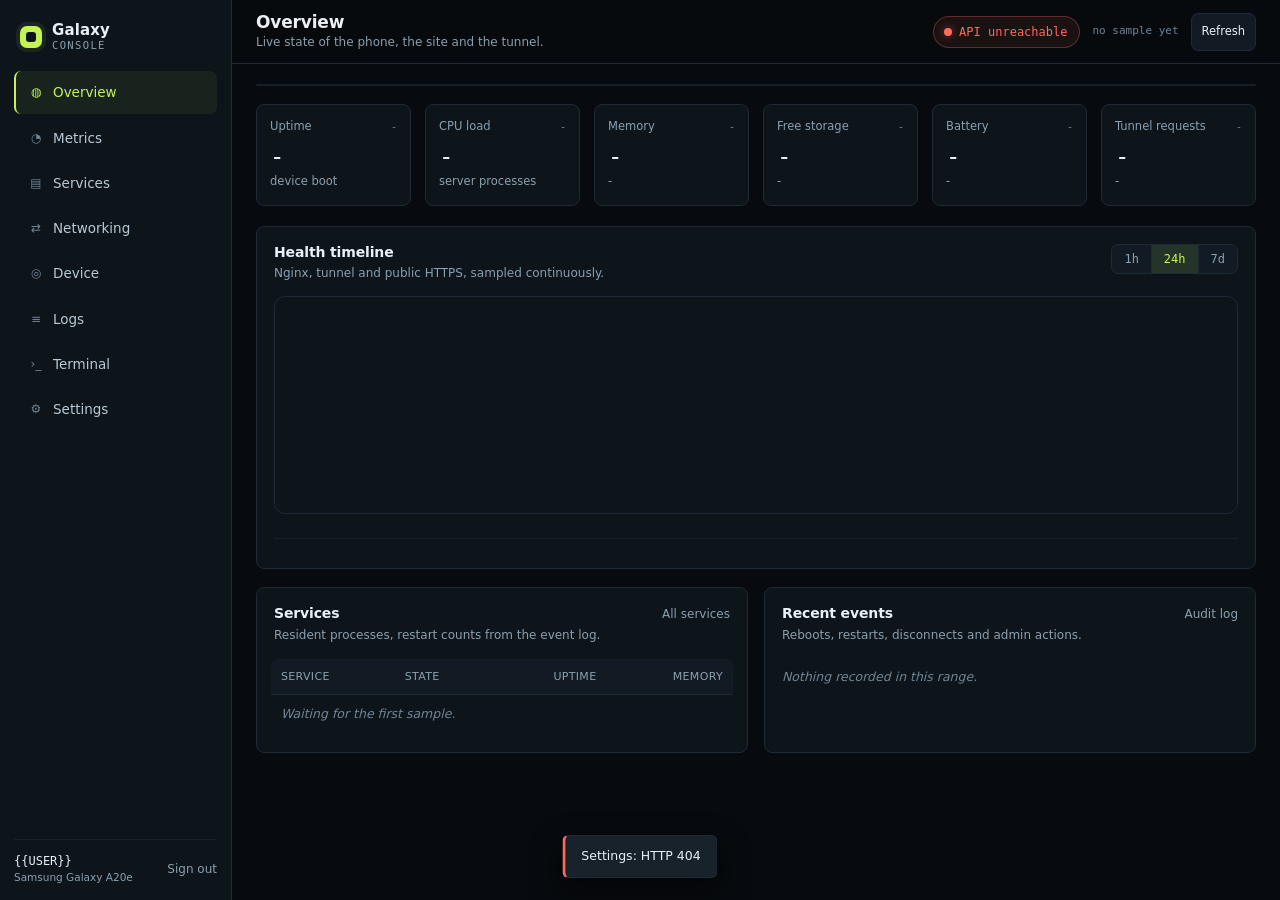
==== commit d115897e: "Rebuild the device dashboard as one consistent panel system" ====
--- a/galaxy-server/site/console.html
+++ b/galaxy-server/site/console.html
@@ -8,7 +8,7 @@
 <title>Galaxy Console</title>
 <link rel="icon" href="data:image/svg+xml,%3Csvg xmlns='http://www.w3.org/2000/svg' viewBox='0 0 32 32'%3E%3Crect width='32' height='32' rx='9' fill='%23C3F451'/%3E%3Crect x='10' y='10' width='12' height='12' rx='4' fill='%23070A0E'/%3E%3C/svg%3E">
 <link rel="stylesheet" href="/vendor/xterm.css">
-<link rel="stylesheet" href="console.css?v=12">
+<link rel="stylesheet" href="console.css?v=14">
 </head>
 <body>
 <a class="skip" href="#main">Skip to content</a>
@@ -59,34 +59,34 @@
 
       <div class="kpis" id="kpis">
         <article class="kpi">
-          <div class="kpi-head"><span>Uptime</span><span class="stamp" data-stamp="uptime">—</span></div>
-          <strong class="num" id="kpi-uptime">—</strong>
+          <div class="kpi-head"><span>Uptime</span><span class="stamp" data-stamp="uptime">-</span></div>
+          <strong class="num" id="kpi-uptime">-</strong>
           <p class="sub" id="kpi-uptime-sub">device boot</p>
         </article>
         <article class="kpi">
-          <div class="kpi-head"><span>CPU load</span><span class="stamp" data-stamp="cpu">—</span></div>
-          <strong class="num" id="kpi-cpu">—</strong>
+          <div class="kpi-head"><span>CPU load</span><span class="stamp" data-stamp="cpu">-</span></div>
+          <strong class="num" id="kpi-cpu">-</strong>
           <p class="sub" id="kpi-cpu-sub">server processes</p>
         </article>
         <article class="kpi">
-          <div class="kpi-head"><span>Memory</span><span class="stamp" data-stamp="memory">—</span></div>
-          <strong class="num" id="kpi-memory">—</strong>
-          <p class="sub" id="kpi-memory-sub">—</p>
+          <div class="kpi-head"><span>Memory</span><span class="stamp" data-stamp="memory">-</span></div>
+          <strong class="num" id="kpi-memory">-</strong>
+          <p class="sub" id="kpi-memory-sub">-</p>
         </article>
         <article class="kpi">
-          <div class="kpi-head"><span>Free storage</span><span class="stamp" data-stamp="storage">—</span></div>
-          <strong class="num" id="kpi-storage">—</strong>
-          <p class="sub" id="kpi-storage-sub">—</p>
+          <div class="kpi-head"><span>Free storage</span><span class="stamp" data-stamp="storage">-</span></div>
+          <strong class="num" id="kpi-storage">-</strong>
+          <p class="sub" id="kpi-storage-sub">-</p>
         </article>
         <article class="kpi">
-          <div class="kpi-head"><span>Battery</span><span class="stamp" data-stamp="battery">—</span></div>
-          <strong class="num" id="kpi-battery">—</strong>
-          <p class="sub" id="kpi-battery-sub">—</p>
+          <div class="kpi-head"><span>Battery</span><span class="stamp" data-stamp="battery">-</span></div>
+          <strong class="num" id="kpi-battery">-</strong>
+          <p class="sub" id="kpi-battery-sub">-</p>
         </article>
         <article class="kpi">
-          <div class="kpi-head"><span>Tunnel requests</span><span class="stamp" data-stamp="tunnel">—</span></div>
-          <strong class="num" id="kpi-requests">—</strong>
-          <p class="sub" id="kpi-requests-sub">—</p>
+          <div class="kpi-head"><span>Tunnel requests</span><span class="stamp" data-stamp="tunnel">-</span></div>
+          <strong class="num" id="kpi-requests">-</strong>
+          <p class="sub" id="kpi-requests-sub">-</p>
         </article>
       </div>
 
@@ -226,14 +226,14 @@
         <section class="card">
           <div class="card-head"><div><h2 class="page-h2">Cloudflare Tunnel</h2><p class="card-sub">Connector health straight from cloudflared's own metrics.</p></div></div>
           <dl class="facts" id="tunnel-facts">
-            <div><dt>State</dt><dd id="tunnel-state">—</dd></div>
-            <div><dt>Connector</dt><dd id="tunnel-id">—</dd></div>
-            <div><dt>Connections</dt><dd id="tunnel-conns">—</dd></div>
-            <div><dt>Requests</dt><dd id="tunnel-requests">—</dd></div>
-            <div><dt>Request errors</dt><dd id="tunnel-errors">—</dd></div>
-            <div><dt>Concurrent</dt><dd id="tunnel-concurrent">—</dd></div>
-            <div><dt>Response codes</dt><dd id="tunnel-codes">—</dd></div>
-            <div><dt>Connector runtime</dt><dd id="tunnel-runtime">—</dd></div>
+            <div><dt>State</dt><dd id="tunnel-state">-</dd></div>
+            <div><dt>Connector</dt><dd id="tunnel-id">-</dd></div>
+            <div><dt>Connections</dt><dd id="tunnel-conns">-</dd></div>
+            <div><dt>Requests</dt><dd id="tunnel-requests">-</dd></div>
+            <div><dt>Request errors</dt><dd id="tunnel-errors">-</dd></div>
+            <div><dt>Concurrent</dt><dd id="tunnel-concurrent">-</dd></div>
+            <div><dt>Response codes</dt><dd id="tunnel-codes">-</dd></div>
+            <div><dt>Connector runtime</dt><dd id="tunnel-runtime">-</dd></div>
           </dl>
           <div class="btn-row">
             <button class="btn" type="button" data-action="tunnel-restart" data-phrase="restart the tunnel">Restart tunnel</button>
@@ -269,139 +269,210 @@
     <section class="view" id="view-device" hidden>
       <div class="device-banner" id="device-banner" data-state="unknown">
         <span class="dot" aria-hidden="true"></span>
-        <span id="device-banner-text">Checking the control app…</span>
+        <span id="device-banner-text">Checking the control app</span>
         <span class="muted" id="device-banner-detail"></span>
       </div>
 
-      <form class="card pair-card" id="device-pair-form">
-        <div>
-          <h2>Pair the phone app</h2>
-          <p class="card-sub">The Galaxy Device app listens on loopback only. Open its pairing window, then pair here: the dashboard creates the token, the app stores it, and the browser never sees it.</p>
-        </div>
-        <div class="btn-row">
+      <form class="pair-strip" id="device-pair-form" hidden>
+        <div class="pair-copy">
+          <strong>The phone app is not paired</strong>
+          <p>The dashboard creates the token and the app stores it. Pair once; it survives reboots and deploys.</p>
+        </div>
+        <div class="pair-actions">
           <button class="btn primary" type="submit">Pair now</button>
           <button class="btn" type="button" id="device-unpair">Forget pairing</button>
         </div>
       </form>
 
-      <div class="two-col">
-        <section class="card">
+      <div class="dev-tiles">
+        <div class="tile">
+          <span class="tile-label">Battery</span>
+          <strong class="tile-value" id="dev-battery">-</strong>
+          <span class="tile-note" id="dev-battery-note">-</span>
+          <span class="meter" aria-hidden="true"><i id="battery-meter"></i></span>
+        </div>
+        <div class="tile">
+          <span class="tile-label">Network</span>
+          <strong class="tile-value" id="dev-network">-</strong>
+          <span class="tile-note" id="dev-network-note">-</span>
+        </div>
+        <div class="tile">
+          <span class="tile-label">Storage</span>
+          <strong class="tile-value" id="dev-free">-</strong>
+          <span class="tile-note" id="dev-free-note">-</span>
+        </div>
+        <div class="tile">
+          <span class="tile-label">App uptime</span>
+          <strong class="tile-value" id="dev-uptime">-</strong>
+          <span class="tile-note">since the last start</span>
+        </div>
+      </div>
+
+      <section class="card dev-card">
+        <div class="card-head">
+          <div>
+            <h2>Camera</h2>
+            <p class="card-sub">720p30 with sound, beside the preview. Sound is dropped while the microphone is busy.</p>
+          </div>
+          <div class="head-tools">
+            <span class="live-badge" id="cam-live" hidden>live</span>
+            <button class="btn primary" type="button" id="cam-toggle" aria-pressed="false">Start preview</button>
+          </div>
+        </div>
+        <div class="cam-layout">
+          <div class="cam-frame" id="cam-frame" data-live="false">
+            <img id="cam-preview" alt="Live camera preview from the phone" hidden>
+            <p class="empty" id="cam-placeholder">Preview stopped</p>
+          </div>
+          <div class="cam-side">
+            <div class="field-row">
+              <label class="field">Camera<select id="cam-id" class="select"></select></label>
+              <label class="field">Size<select id="cam-size" class="select"></select></label>
+              <label class="field">Rate
+                <select id="cam-fps" class="select">
+                  <option value="2">2 fps</option>
+                  <option value="4" selected>4 fps</option>
+                  <option value="8">8 fps</option>
+                </select>
+              </label>
+            </div>
+            <div class="capture-row">
+              <button class="btn" type="button" id="video-toggle">Record video</button>
+              <button class="btn" type="button" id="cam-snapshot">Take photo</button>
+            </div>
+            <p class="media-state" id="video-state">not recording</p>
+          </div>
+        </div>
+        <div class="sub-head">Videos</div>
+        <ul class="file-list" id="videos-list">
+          <li class="file-empty">No videos yet.</li>
+        </ul>
+      </section>
+
+      <div class="dev-grid two">
+        <section class="card dev-card">
+          <div class="card-head"><div><h2>Controls</h2></div></div>
+          <div class="rows">
+            <div class="row">
+              <div class="row-main">
+                <span class="row-label">Flashlight</span>
+                <span class="row-sub" id="torch-state">Off</span>
+              </div>
+              <button class="btn small" type="button" id="torch-toggle" aria-pressed="false">Turn on</button>
+            </div>
+            <div class="row">
+              <div class="row-main">
+                <span class="row-label">Vibration</span>
+                <span class="row-sub">Find the phone by feel</span>
+              </div>
+              <div class="row-actions">
+                <button class="btn small" type="button" data-vibrate="120">Short</button>
+                <button class="btn small" type="button" data-vibrate="1200">Long</button>
+              </div>
+            </div>
+            <div class="row stack">
+              <div class="row-main">
+                <label class="row-label" for="brightness">Brightness</label>
+                <span class="row-sub" id="brightness-value">-</span>
+              </div>
+              <input type="range" id="brightness" min="1" max="255" step="1" value="128">
+            </div>
+            <div class="row">
+              <div class="row-main">
+                <label class="row-label" for="rotation">Rotation</label>
+                <span class="row-sub" id="rotation-state">-</span>
+              </div>
+              <select id="rotation" class="select">
+                <option value="auto">Automatic</option>
+                <option value="0">Upright</option>
+                <option value="90">Landscape left</option>
+                <option value="180">Upside down</option>
+                <option value="270">Landscape right</option>
+              </select>
+            </div>
+          </div>
+        </section>
+
+        <section class="card dev-card">
           <div class="card-head">
-            <div><h2>Camera</h2><p class="card-sub">One repeating JPEG stream feeds this preview, snapshots and the gallery. The sensor stays exclusive to this app while it runs.</p></div>
-            <span class="live-badge" id="cam-live" hidden>live</span>
-          </div>
-          <div class="cam-frame">
-            <img id="cam-preview" alt="Live camera preview from the phone" hidden>
-            <p class="empty" id="cam-placeholder">Preview stopped. Start it to see what the phone sees.</p>
-          </div>
-          <div class="device-toolbar">
-            <label>Camera <select id="cam-id" class="select"></select></label>
-            <label>Size <select id="cam-size" class="select"></select></label>
-            <label>Rate <select id="cam-fps" class="select"><option value="2">2 fps</option><option value="4" selected>4 fps</option><option value="8">8 fps</option></select></label>
-            <button class="btn primary" type="button" id="cam-start">Start preview</button>
-            <button class="btn" type="button" id="cam-stop">Stop</button>
-            <button class="btn" type="button" id="cam-snapshot">Take photo</button>
-          </div>
-          <p class="footnote" id="cam-note">Video recording is not available: MediaRecorder needs the sensor for itself, which would end the preview. Stills and the live stream share one session instead.</p>
-        </section>
-
-        <section class="card">
-          <div class="card-head"><div><h2>Accessories</h2><p class="card-sub">Flashlight, vibration, brightness and each audio stream.</p></div></div>
-          <div class="toggle-row">
-            <div><strong>Flashlight</strong><p class="sub" id="torch-state">Off</p></div>
-            <button class="btn" type="button" id="torch-toggle" aria-pressed="false">Turn on</button>
-          </div>
-          <div class="toggle-row">
-            <div><strong>Vibration</strong><p class="sub">Short buzz on the phone, for finding it nearby.</p></div>
-            <div class="btn-row tight">
-              <button class="btn small" type="button" data-vibrate="120">Short</button>
-              <button class="btn small" type="button" data-vibrate="400">Medium</button>
-              <button class="btn small" type="button" data-vibrate="1200">Long</button>
-            </div>
-          </div>
-          <div class="slider-row">
-            <label for="brightness">Screen brightness</label>
-            <input type="range" id="brightness" min="1" max="255" step="1" value="128">
-            <output id="brightness-value">—</output>
-          </div>
+            <div><h2>Sound</h2></div>
+            <div class="head-tools"><span class="live-badge" id="mic-live" hidden>live</span></div>
+          </div>
+          <div class="capture-row">
+            <button class="btn" type="button" id="mic-listen">Listen live</button>
+            <button class="btn" type="button" id="mic-record">Start recording</button>
+          </div>
+          <p class="media-state" id="mic-timer">not recording</p>
+          <div class="sub-head">Volume</div>
           <div id="volume-sliders" class="sliders"></div>
-        </section>
-      </div>
-
-      <div class="two-col">
-        <section class="card">
+          <div class="sub-head">Recordings</div>
+          <ul class="file-list" id="recordings-list">
+            <li class="file-empty">No recordings yet.</li>
+          </ul>
+        </section>
+      </div>
+
+      <div class="dev-grid wide-left">
+        <section class="card dev-card">
           <div class="card-head">
-            <div><h2>Microphone</h2><p class="card-sub">Live listening in this tab and 16 kHz WAV recordings stored on the phone. Only one AudioRecord exists, so both share it.</p></div>
-            <span class="live-badge" id="mic-live" hidden>live</span>
-          </div>
-          <div class="device-toolbar">
-            <button class="btn primary" type="button" id="mic-listen">Listen live</button>
-            <button class="btn" type="button" id="mic-record">Start recording</button>
-            <span class="mono muted" id="mic-timer">not recording</span>
-          </div>
-          <p class="footnote">Two-way audio needs the phone to play what this browser sends; upload a clip under Media and it plays on the phone speaker while the microphone keeps streaming here.</p>
-          <div class="table-wrap">
-            <table class="table" id="recordings-table">
-              <thead><tr><th>Recording</th><th class="right">Size</th><th class="right">Created</th><th class="right">Actions</th></tr></thead>
-              <tbody><tr><td colspan="4" class="empty">No recordings yet.</td></tr></tbody>
-            </table>
-          </div>
-        </section>
-
-        <section class="card">
-          <div class="card-head"><div><h2>Media</h2><p class="card-sub">Upload audio to the phone, then play it through its speaker.</p></div></div>
-          <div class="device-toolbar">
-            <label class="grow">Upload <input type="file" id="media-file" accept="audio/*,video/mp4"></label>
-            <button class="btn small" type="button" id="media-refresh">Refresh</button>
-          </div>
-          <p class="footnote" id="media-note">Nothing playing.</p>
-          <div class="table-wrap">
-            <table class="table" id="media-table">
-              <thead><tr><th>File</th><th class="right">Size</th><th class="right">Actions</th></tr></thead>
-              <tbody><tr><td colspan="3" class="empty">No uploaded media.</td></tr></tbody>
-            </table>
-          </div>
-          <div class="btn-row">
-            <button class="btn small" type="button" id="media-pause">Pause</button>
-            <button class="btn small" type="button" id="media-resume">Resume</button>
-            <button class="btn small" type="button" id="media-stop">Stop</button>
-          </div>
-        </section>
-      </div>
-
-      <div class="two-col">
-        <section class="card">
-          <div class="card-head"><div><h2>Power and storage</h2><p class="card-sub">Read from the app, not from Termux.</p></div></div>
-          <dl class="facts" id="device-facts">
-            <div><dt>Battery</dt><dd id="dev-battery">—</dd></div>
-            <div><dt>Charging</dt><dd id="dev-charging">—</dd></div>
-            <div><dt>Temperature</dt><dd id="dev-temp">—</dd></div>
-            <div><dt>Free space</dt><dd id="dev-free">—</dd></div>
-            <div><dt>Photos</dt><dd id="dev-photos">—</dd></div>
-            <div><dt>Recordings</dt><dd id="dev-recordings">—</dd></div>
-            <div><dt>App uptime</dt><dd id="dev-uptime">—</dd></div>
-            <div><dt>Permissions</dt><dd id="dev-perms">—</dd></div>
+            <div>
+              <h2>Photos</h2>
+              <p class="card-sub">Stills at the current preview size, in the app's private storage.</p>
+            </div>
+            <span class="muted" id="photo-count"></span>
+          </div>
+          <div class="gallery" id="photo-grid"><p class="file-empty">No photos yet.</p></div>
+        </section>
+
+        <section class="card dev-card">
+          <div class="card-head">
+            <div>
+              <h2>Media</h2>
+              <p class="card-sub">Upload audio and play it on the phone speaker.</p>
+            </div>
+          </div>
+          <div class="upload">
+            <input type="file" id="media-file" accept="audio/*,video/mp4">
+            <label class="btn small" for="media-file">Upload audio</label>
+            <span class="upload-name" id="media-file-name">No file chosen</span>
+          </div>
+          <div class="playback-row">
+            <p class="media-state" id="media-note">Nothing playing.</p>
+            <button class="btn small" type="button" id="media-stop">Stop playback</button>
+          </div>
+          <ul class="file-list" id="media-list">
+            <li class="file-empty">No uploaded media.</li>
+          </ul>
+        </section>
+      </div>
+
+      <details class="card dev-card details-card">
+        <summary>
+          <h2>Details</h2>
+          <span class="summary-note">Power, network and sensors</span>
+        </summary>
+        <div class="details-body">
+          <dl class="rows facts-lite" id="device-facts">
+            <div><dt>Temperature</dt><dd id="dev-temp">-</dd></div>
+            <div><dt>Photos</dt><dd id="dev-photos">-</dd></div>
+            <div><dt>Recordings</dt><dd id="dev-recordings">-</dd></div>
+            <div><dt>Permissions</dt><dd id="dev-perms">-</dd></div>
+            <div><dt>Network</dt><dd id="dev-network-detail">-</dd></div>
+            <div><dt>Address</dt><dd id="dev-address">-</dd></div>
+            <div><dt>Bluetooth</dt><dd id="dev-bluetooth">-</dd></div>
+            <div><dt>Airplane mode</dt><dd id="dev-airplane">-</dd></div>
           </dl>
-        </section>
-
-        <section class="card">
-          <div class="card-head"><div><h2>Sensors</h2><p class="card-sub">One reading per sensor, refreshed while this page is open.</p></div></div>
-          <div class="table-wrap">
-            <table class="table" id="sensor-table">
-              <thead><tr><th>Sensor</th><th class="right">Values</th></tr></thead>
-              <tbody><tr><td colspan="2" class="empty">Not read yet.</td></tr></tbody>
-            </table>
-          </div>
-        </section>
-      </div>
-
-      <section class="card">
-        <div class="card-head">
-          <div><h2>Photos</h2><p class="card-sub">Stills captured at the current preview size, kept in the app's private storage.</p></div>
-          <span class="muted" id="photo-count"></span>
-        </div>
-        <div class="gallery" id="photo-grid"><p class="empty">No photos yet.</p></div>
-      </section>
+          <div class="details-sensors">
+            <div class="sub-head">Sensors</div>
+            <div class="table-wrap">
+              <table class="table compact" id="sensor-table">
+                <thead><tr><th>Sensor</th><th class="right">Values</th></tr></thead>
+                <tbody><tr><td colspan="2" class="empty">Not read yet.</td></tr></tbody>
+              </table>
+            </div>
+          </div>
+        </div>
+      </details>
     </section>
 
     <!-- Logs ------------------------------------------------------------ -->
@@ -480,12 +551,12 @@
         <section class="card">
           <div class="card-head"><div><h2>Storage</h2><p class="card-sub">SQLite, bounded by retention rather than by luck.</p></div></div>
           <dl class="facts" id="storage-facts">
-            <div><dt>Database</dt><dd id="db-path">—</dd></div>
-            <div><dt>Size</dt><dd id="db-size">—</dd></div>
-            <div><dt>Samples</dt><dd id="db-samples">—</dd></div>
-            <div><dt>Raw retention</dt><dd id="db-retention">—</dd></div>
-            <div><dt>Sample interval</dt><dd id="db-interval">—</dd></div>
-            <div><dt>Session lifetime</dt><dd id="db-session">—</dd></div>
+            <div><dt>Database</dt><dd id="db-path">-</dd></div>
+            <div><dt>Size</dt><dd id="db-size">-</dd></div>
+            <div><dt>Samples</dt><dd id="db-samples">-</dd></div>
+            <div><dt>Raw retention</dt><dd id="db-retention">-</dd></div>
+            <div><dt>Sample interval</dt><dd id="db-interval">-</dd></div>
+            <div><dt>Session lifetime</dt><dd id="db-session">-</dd></div>
           </dl>
           <p class="footnote">Events and audit rows are kept for 30 days.</p>
         </section>
@@ -499,12 +570,12 @@
         <section class="card">
           <div class="card-head"><div><h2>Build</h2><p class="card-sub">What is running on the phone.</p></div></div>
           <dl class="facts" id="build-facts">
-            <div><dt>Device</dt><dd id="build-device">—</dd></div>
-            <div><dt>Android</dt><dd id="build-android">—</dd></div>
-            <div><dt>Kernel</dt><dd id="build-kernel">—</dd></div>
-            <div><dt>Python</dt><dd id="build-python">—</dd></div>
-            <div><dt>nginx</dt><dd id="build-nginx">—</dd></div>
-            <div><dt>cloudflared</dt><dd id="build-cloudflared">—</dd></div>
+            <div><dt>Device</dt><dd id="build-device">-</dd></div>
+            <div><dt>Android</dt><dd id="build-android">-</dd></div>
+            <div><dt>Kernel</dt><dd id="build-kernel">-</dd></div>
+            <div><dt>Python</dt><dd id="build-python">-</dd></div>
+            <div><dt>nginx</dt><dd id="build-nginx">-</dd></div>
+            <div><dt>cloudflared</dt><dd id="build-cloudflared">-</dd></div>
           </dl>
           <div class="btn-row"><a class="btn" href="/logout">Sign out</a></div>
         </section>
@@ -513,14 +584,14 @@
       <section class="card">
         <div class="card-head"><div><h2>Remote telemetry</h2><p class="card-sub">Axiom export runs alongside the local log files and SQLite; it never replaces them.</p></div></div>
         <dl class="facts" id="telemetry-facts">
-          <div><dt>State</dt><dd id="telemetry-state">—</dd></div>
-          <div><dt>Dataset</dt><dd id="telemetry-dataset">—</dd></div>
-          <div><dt>Exported</dt><dd id="telemetry-exported">—</dd></div>
-          <div><dt>Queued</dt><dd id="telemetry-queued">—</dd></div>
-          <div><dt>Spool</dt><dd id="telemetry-spool">—</dd></div>
-          <div><dt>Retention</dt><dd id="telemetry-retention">—</dd></div>
-          <div><dt>Last success</dt><dd id="telemetry-last-success">—</dd></div>
-          <div><dt>Last error</dt><dd id="telemetry-last-error">—</dd></div>
+          <div><dt>State</dt><dd id="telemetry-state">-</dd></div>
+          <div><dt>Dataset</dt><dd id="telemetry-dataset">-</dd></div>
+          <div><dt>Exported</dt><dd id="telemetry-exported">-</dd></div>
+          <div><dt>Queued</dt><dd id="telemetry-queued">-</dd></div>
+          <div><dt>Spool</dt><dd id="telemetry-spool">-</dd></div>
+          <div><dt>Retention</dt><dd id="telemetry-retention">-</dd></div>
+          <div><dt>Last success</dt><dd id="telemetry-last-success">-</dd></div>
+          <div><dt>Last error</dt><dd id="telemetry-last-error">-</dd></div>
         </dl>
         <p class="form-note" id="telemetry-note">Remote export is not configured. Run serverctl telemetry-setup on the phone.</p>
       </section>
@@ -558,6 +629,6 @@
 <div class="toast" id="toast" role="status" aria-live="polite" hidden></div>
 <script src="/vendor/xterm.js" defer></script>
 <script src="/vendor/addon-fit.js" defer></script>
-<script src="console.js?v=13" defer></script>
+<script src="console.js?v=19" defer></script>
 </body>
 </html>
--- a/galaxy-server/site/console.css
+++ b/galaxy-server/site/console.css
@@ -6,8 +6,10 @@
   --line: #1e2a35;
   --line-soft: #16202a;
   --ink: #e9f1f6;
-  --muted: #7d93a2;
-  --dim: #5a6e7c;
+  /* Both greys clear WCAG AA (4.5:1) against every surface they sit on, and
+     keep a visible step between secondary and tertiary text. */
+  --muted: #8aa0af;
+  --dim: #708596;
   --lime: #c3f451;
   --lime-dim: #8fb43c;
   --amber: #f2b441;
@@ -17,12 +19,17 @@
   --mono: ui-monospace, "SF Mono", "JetBrains Mono", "Cascadia Mono", Consolas, monospace;
   --radius: 8px;
   --sidebar: 232px;
-  --accent-yellow: #f7d729;
-  --accent: var(--accent-yellow);
+  /* One accent (lime) plus status colours. Focus rings use the ink colour so
+     they stay visible on top of a lime button. */
+  --focus: var(--ink);
   --panel-hover: #1a252f;
 }
 
 * { box-sizing: border-box; }
+
+/* The attribute has to beat component display rules (.pair-strip, .cam-frame
+   img): without this an element marked hidden still paints. */
+[hidden] { display: none !important; }
 
 html {
   -webkit-text-size-adjust: 100%;
@@ -40,7 +47,7 @@
 }
 
 a { color: var(--lime); text-decoration: none; }
-a:hover { color: var(--accent-yellow); text-decoration: underline; text-underline-offset: 3px; }
+a:hover { color: #d9ff80; text-decoration: underline; text-underline-offset: 3px; }
 code { font-family: var(--mono); font-size: .92em; color: #cfe0ea; }
 
 h1, h2, h3 {
@@ -53,7 +60,7 @@
 p:last-child { margin-bottom: 0; }
 
 :focus-visible {
-  outline: 2px solid var(--accent-yellow);
+  outline: 2px solid var(--focus);
   outline-offset: 2px;
   border-radius: 4px;
 }
@@ -213,7 +220,7 @@
   border-left-color: var(--lime);
 }
 .nav a:focus-visible {
-  outline: 2px solid var(--accent-yellow);
+  outline: 2px solid var(--focus);
   outline-offset: 2px;
   border-radius: 7px;
 }
@@ -323,6 +330,7 @@
 
 @media (prefers-reduced-motion: reduce) {
   .health-pill::before { animation: none; }
+  .meter i, .cam-frame { transition: none; }
 }
 
 .icon-btn {
@@ -442,8 +450,8 @@
   transition: border-color .2s ease, box-shadow .2s ease;
 }
 .kpi:hover {
-  border-color: var(--accent-yellow);
-  box-shadow: 0 0 0 1px var(--accent-yellow);
+  border-color: var(--lime-dim);
+  box-shadow: 0 0 0 1px var(--line);
 }
 .kpi-head {
   display: flex;
@@ -551,7 +559,7 @@
 .segmented button.on { background: #c3f4511c; color: var(--lime); }
 .segmented button:hover { color: var(--ink); }
 .segmented button:focus-visible {
-  outline: 2px solid var(--accent-yellow);
+  outline: 2px solid var(--focus);
   outline-offset: -2px;
 }
 
@@ -628,7 +636,7 @@
   cursor: default;
 }
 .events-strip .chip:hover {
-  border-color: var(--accent);
+  border-color: var(--lime-dim);
   color: var(--ink);
   background: var(--panel-hover);
 }
@@ -976,7 +984,7 @@
 .form input[type="url"] { width: 100%; font-family: var(--mono); font-size: 12px; }
 .form-note { font-size: 11.5px; color: var(--dim); margin-top: 4px; }
 input[type="checkbox"] { accent-color: var(--lime); width: 16px; height: 16px; cursor: pointer; }
-input[type="checkbox"]:focus-visible { outline: 2px solid var(--accent-yellow); outline-offset: 2px; }
+input[type="checkbox"]:focus-visible { outline: 2px solid var(--focus); outline-offset: 2px; }
 
 /* ------------------------------------------------------------------ dialog */
 dialog {
@@ -1177,11 +1185,16 @@
 
 /* ------------------------------------------------------------- device view */
 
+/* One panel system for the whole view: the shared 8px radius, an 8px spacing
+   grid, one accent for state, hairline dividers instead of row cards, and no
+   hover effect that moves a row under the cursor. List headers ("Videos",
+   "Volume") are plain labels, not eyebrows. */
+
 .device-banner {
   display: flex;
   align-items: center;
   gap: 10px;
-  margin-bottom: 16px;
+  margin-bottom: 12px;
   padding: 10px 14px;
   border: 1px solid var(--line);
   border-radius: var(--radius);
@@ -1189,89 +1202,213 @@
   font-size: 13px;
 }
 .device-banner .dot {
-  width: 8px; height: 8px; border-radius: 50%; background: var(--steel); flex: none;
+  width: 8px;
+  height: 8px;
+  border-radius: 50%;
+  background: var(--steel);
+  flex: none;
 }
 .device-banner[data-state="ok"] .dot { background: var(--lime); }
 .device-banner[data-state="warn"] .dot { background: var(--amber); }
 .device-banner[data-state="crit"] .dot { background: var(--red); }
-.device-banner .muted { margin-left: auto; }
-
-.pair-card {
+.device-banner .muted { margin-left: auto; font: 11.5px var(--mono); }
+
+.pair-strip {
   display: flex;
   align-items: center;
   justify-content: space-between;
-  gap: 18px;
-  margin-bottom: 16px;
+  gap: 14px;
   flex-wrap: wrap;
-}
-.pair-card h2 { font-size: 15px; }
-.pair-card .card-sub { max-width: 78ch; }
+  margin-bottom: 12px;
+  padding: 12px 14px;
+  border: 1px solid #f2b4413d;
+  border-radius: var(--radius);
+  background: #f2b4410a;
+}
+.pair-copy strong { display: block; font-size: 12.5px; font-weight: 600; }
+.pair-copy p {
+  margin: 3px 0 0;
+  max-width: 76ch;
+  font-size: 11.5px;
+  color: var(--muted);
+}
+.pair-actions { display: flex; gap: 8px; flex: none; }
+
+/* Four values worth a glance; everything else lives under Details. */
+.dev-tiles {
+  display: grid;
+  grid-template-columns: repeat(4, minmax(0, 1fr));
+  gap: 10px;
+  margin-bottom: 12px;
+}
+.tile {
+  display: flex;
+  flex-direction: column;
+  gap: 2px;
+  min-width: 0;
+  padding: 11px 13px 12px;
+  background: var(--panel);
+  border: 1px solid var(--line);
+  border-radius: var(--radius);
+}
+.tile-label { font-size: 11px; color: var(--muted); }
+.tile-value {
+  font-size: 19px;
+  font-weight: 600;
+  letter-spacing: -.02em;
+  font-variant-numeric: tabular-nums;
+  white-space: nowrap;
+  overflow: hidden;
+  text-overflow: ellipsis;
+}
+.tile-note {
+  font-size: 11.5px;
+  line-height: 1.35;
+  color: var(--muted);
+  text-wrap: pretty;
+}
+.meter {
+  display: block;
+  height: 3px;
+  margin-top: 7px;
+  border-radius: 2px;
+  background: var(--line);
+  overflow: hidden;
+}
+.meter i {
+  display: block;
+  width: 0;
+  height: 100%;
+  border-radius: inherit;
+  background: var(--lime);
+  transition: width .3s ease;
+}
+
+.dev-grid { display: grid; gap: 12px; margin-bottom: 12px; }
+.dev-grid.two { grid-template-columns: repeat(2, minmax(0, 1fr)); align-items: start; }
+.dev-grid.wide-left { grid-template-columns: minmax(0, 1.5fr) minmax(0, 1fr); align-items: start; }
+
+/* A panel here is a container, not a card you interact with, so the pointer
+   hover on .card is dropped. */
+.dev-card:hover { border-color: var(--line); box-shadow: none; }
+.dev-card h2 { font-size: 13px; }
+.dev-card .card-head { margin-bottom: 12px; gap: 12px; }
+.dev-card .card-head .card-sub { font-size: 11.5px; max-width: 62ch; }
+.card-head .head-tools {
+  display: flex;
+  align-items: center;
+  gap: 10px;
+  flex: none;
+  margin-left: auto;
+}
 
 .live-badge {
-  font: 11px/1 var(--mono);
-  letter-spacing: .08em;
+  font: 10px/1 var(--mono);
+  letter-spacing: .06em;
   text-transform: uppercase;
   color: #131d08;
   background: var(--lime);
-  border-radius: 20px;
-  padding: 5px 9px;
-}
-
+  border-radius: 999px;
+  padding: 4px 8px;
+}
+
+.sub-head { font-size: 11px; color: var(--muted); margin: 16px 0 4px; }
+
+/* Camera: the preview is the hero, the switches sit beside it, the clips that
+   came out of it sit underneath the full card width. */
+.cam-layout {
+  display: grid;
+  grid-template-columns: minmax(0, 1.55fr) minmax(228px, 1fr);
+  gap: 12px;
+  align-items: start;
+}
 .cam-frame {
   position: relative;
-  margin: 12px 0;
+  display: flex;
+  align-items: center;
+  justify-content: center;
+  width: 100%;
   aspect-ratio: 16 / 9;
+  /* Stopped, the frame is a compact slot so the emptiest thing on the page is
+     not the largest; live, it takes the full 16:9 box the stream fills. */
+  max-height: 240px;
   background: #04070a;
   border: 1px solid var(--line);
   border-radius: var(--radius);
   overflow: hidden;
-  display: flex;
-  align-items: center;
-  justify-content: center;
-}
+  transition: border-color .2s ease;
+}
+/* The stopped frame is a quiet slot, not a hole: a soft inset edge and centred
+   label, then the same frame takes a lime hairline once the stream is live. */
+.cam-frame[data-live="false"] {
+  background: radial-gradient(120% 100% at 50% 0%, #0b141b 0%, #04070a 70%);
+  box-shadow: inset 0 0 0 1px #ffffff05;
+}
+.cam-frame[data-live="true"] { border-color: #c3f45140; max-height: none; }
 .cam-frame img { width: 100%; height: 100%; object-fit: contain; display: block; }
-.cam-frame .empty { padding: 20px; text-align: center; }
-
-.device-toolbar {
-  display: flex;
-  align-items: flex-end;
-  gap: 10px;
-  flex-wrap: wrap;
-  margin: 10px 0;
-}
-.device-toolbar label {
+.cam-frame .empty {
+  padding: 16px;
+  font-size: 12px;
+  font-style: normal;
+  color: var(--muted);
+  text-align: center;
+}
+
+.cam-side { display: flex; flex-direction: column; gap: 10px; min-width: 0; }
+.field-row { display: grid; grid-template-columns: repeat(2, minmax(0, 1fr)); gap: 8px; }
+.field-row .field:first-child { grid-column: 1 / -1; }
+.field {
   display: flex;
   flex-direction: column;
   gap: 4px;
-  font-size: 11.5px;
-  color: var(--muted);
-}
-.device-toolbar label.grow { flex: 1 1 220px; }
-.device-toolbar .mono { font-family: var(--mono); font-size: 12px; }
-
-.toggle-row {
+  min-width: 0;
+  font-size: 11px;
+  color: var(--muted);
+}
+/* Chrome paints the popup arrow over the text, so the field keeps room for it. */
+.field .select { width: 100%; min-width: 0; padding-right: 26px; }
+.capture-row { display: flex; align-items: center; gap: 8px; flex-wrap: wrap; }
+.media-state { margin: 0; font: 11.5px var(--mono); color: var(--muted); }
+.dev-card > .capture-row + .media-state { margin-top: 8px; }
+
+/* Controls: label and state on the left, the one control that owns the row on
+   the right. */
+.rows { display: flex; flex-direction: column; margin: 0; padding: 0; }
+.row {
   display: flex;
   align-items: center;
   justify-content: space-between;
-  gap: 14px;
-  padding: 12px 0;
-  border-bottom: 1px solid var(--line-soft);
-}
-.toggle-row:last-of-type { border-bottom: 0; }
-.toggle-row .sub { color: var(--muted); font-size: 12px; }
-
-.slider-row {
-  display: grid;
-  grid-template-columns: 128px 1fr 56px;
-  align-items: center;
-  gap: 10px;
+  gap: 12px;
   padding: 10px 0;
   border-top: 1px solid var(--line-soft);
-  font-size: 12.5px;
-  color: var(--muted);
-}
-.slider-row output { font-family: var(--mono); font-size: 12px; color: var(--ink); text-align: right; }
-.sliders .slider-row { border-top: 0; padding: 6px 0; }
+}
+.row:first-child { border-top: 0; padding-top: 2px; }
+.row:last-child { padding-bottom: 2px; }
+.row-main { display: flex; flex-direction: column; gap: 1px; min-width: 0; }
+.row-label { font-size: 12.5px; color: var(--ink); }
+.row-sub { font-size: 11.5px; color: var(--muted); font-variant-numeric: tabular-nums; }
+.row-actions { display: flex; gap: 6px; flex: none; }
+.row.stack { display: block; }
+.row.stack .row-main { margin-bottom: 8px; }
+.row .select { max-width: 190px; }
+
+.facts-lite div {
+  display: flex;
+  justify-content: space-between;
+  gap: 16px;
+  padding: 9px 0;
+  border-top: 1px solid var(--line-soft);
+  font-size: 12px;
+}
+.facts-lite div:first-child { border-top: 0; padding-top: 0; }
+.facts-lite dt { flex: none; color: var(--muted); }
+.facts-lite dd {
+  margin: 0;
+  font: 11.5px var(--mono);
+  color: var(--ink);
+  text-align: right;
+  overflow-wrap: anywhere;
+}
 
 input[type="range"] {
   width: 100%;
@@ -1279,23 +1416,238 @@
   background: transparent;
   cursor: pointer;
 }
-input[type="file"] { font-size: 12px; color: var(--muted); max-width: 100%; }
-
-.btn-row.tight { gap: 6px; }
-
-.gallery {
+
+/* The native file control is the one light-mode widget the browser refuses to
+   restyle, so it is hidden and the label next to it carries the button. */
+.upload {
+  display: flex;
+  align-items: center;
+  gap: 8px;
+  flex-wrap: wrap;
+  min-width: 0;
+}
+.upload input[type="file"] {
+  position: absolute;
+  width: 1px;
+  height: 1px;
+  margin: -1px;
+  padding: 0;
+  opacity: 0;
+  overflow: hidden;
+  clip-path: inset(50%);
+}
+.upload label.btn { cursor: pointer; }
+.upload input:focus-visible + label.btn {
+  outline: 2px solid var(--focus);
+  outline-offset: 2px;
+}
+.upload-name {
+  min-width: 0;
+  max-width: 18ch;
+  font: 11px var(--mono);
+  color: var(--dim);
+  white-space: nowrap;
+  overflow: hidden;
+  text-overflow: ellipsis;
+}
+.playback-row {
+  display: flex;
+  align-items: center;
+  justify-content: space-between;
+  gap: 10px;
+  flex-wrap: wrap;
+  margin-top: 10px;
+  padding-top: 10px;
+  border-top: 1px solid var(--line-soft);
+}
+
+/* auto, not a fixed ch width: the longest stream name must not be clipped to
+   "Notificati..." on a phone. */
+.slider-row {
   display: grid;
-  grid-template-columns: repeat(auto-fill, minmax(132px, 1fr));
+  grid-template-columns: auto minmax(0, 1fr) auto;
+  align-items: center;
   gap: 10px;
-  margin-top: 12px;
-}
-.gallery figure { margin: 0; border: 1px solid var(--line); border-radius: var(--radius); overflow: hidden; background: var(--raised); }
+  padding: 7px 0;
+  font-size: 12px;
+  color: var(--muted);
+}
+.slider-row label {
+  min-width: 0;
+  overflow: hidden;
+  text-overflow: ellipsis;
+  white-space: nowrap;
+}
+.slider-row output {
+  font: 11px var(--mono);
+  color: var(--ink);
+  text-align: right;
+  font-variant-numeric: tabular-nums;
+}
+.sliders .slider-row + .slider-row { border-top: 1px solid var(--line-soft); }
+
+/* One list row for every stored file: videos, recordings and uploads share it
+   so the three lists cannot drift apart again. */
+.file-list { list-style: none; margin: 0; padding: 0; }
+.file-row {
+  display: grid;
+  grid-template-columns: minmax(0, 1fr) auto;
+  align-items: center;
+  column-gap: 14px;
+  row-gap: 3px;
+  padding: 9px 0 10px;
+  border-top: 1px solid var(--line-soft);
+}
+.file-list > .file-row:first-child { border-top: 0; }
+.file-name {
+  grid-column: 1;
+  grid-row: 1 / span 2;
+  min-width: 0;
+  font: 11.5px var(--mono);
+  color: var(--ink);
+  white-space: nowrap;
+  overflow: hidden;
+  text-overflow: ellipsis;
+}
+.file-meta {
+  grid-column: 2;
+  grid-row: 1;
+  justify-self: end;
+  font: 11px var(--mono);
+  color: var(--muted);
+  font-variant-numeric: tabular-nums;
+}
+.file-actions {
+  grid-column: 2;
+  grid-row: 2;
+  display: flex;
+  justify-content: flex-end;
+  gap: 12px;
+}
+.act {
+  padding: 0;
+  border: 0;
+  background: none;
+  font: 11.5px var(--sans);
+  color: var(--muted);
+  text-decoration: none;
+  cursor: pointer;
+  transition: color .15s ease;
+}
+.act:hover { color: var(--ink); text-decoration: underline; text-underline-offset: 3px; }
+.act.danger:hover { color: var(--red); }
+.file-empty { padding: 10px 0; font-size: 12px; color: var(--muted); font-style: italic; }
+
+.gallery { display: grid; grid-template-columns: repeat(auto-fill, minmax(146px, 1fr)); gap: 10px; }
+.gallery figure {
+  margin: 0;
+  border: 1px solid var(--line);
+  border-radius: var(--radius);
+  overflow: hidden;
+  background: var(--raised);
+}
 .gallery img { width: 100%; aspect-ratio: 4 / 3; object-fit: cover; display: block; }
-.gallery figcaption { display: flex; align-items: center; justify-content: space-between; gap: 6px; padding: 6px 8px; font: 11px/1.3 var(--mono); color: var(--muted); }
-.gallery .empty { padding: 8px 0; }
+.gallery figcaption {
+  display: flex;
+  align-items: center;
+  justify-content: space-between;
+  gap: 8px;
+  padding: 7px 9px;
+  font: 11px var(--mono);
+  color: var(--muted);
+}
+.gallery .file-empty { grid-column: 1 / -1; }
+
+/* Reference material, collapsed: it is read once, not operated. */
+.details-card { padding: 0; margin-bottom: 0; }
+.details-card > summary {
+  display: flex;
+  align-items: center;
+  gap: 10px;
+  padding: 13px 16px;
+  font-size: 13px;
+  font-weight: 600;
+  list-style: none;
+  cursor: pointer;
+}
+.details-card > summary::-webkit-details-marker { display: none; }
+.details-card > summary h2 { font-size: 13px; font-weight: 600; }
+.details-card > summary::after {
+  content: "";
+  width: 6px;
+  height: 6px;
+  margin-left: auto;
+  border-right: 1.5px solid var(--muted);
+  border-bottom: 1.5px solid var(--muted);
+  transform: rotate(45deg) translateY(-2px);
+  transition: transform .15s ease;
+}
+.details-card[open] > summary::after { transform: rotate(225deg) translateY(-2px); }
+.details-card > summary:focus-visible {
+  outline: 2px solid var(--focus);
+  outline-offset: -2px;
+  border-radius: var(--radius);
+}
+.summary-note { font-size: 11.5px; font-weight: 400; color: var(--muted); }
+.details-body {
+  display: grid;
+  grid-template-columns: minmax(0, 1fr) minmax(0, 1fr);
+  gap: 20px;
+  padding: 4px 16px 16px;
+  border-top: 1px solid var(--line-soft);
+}
+.details-body > * { min-width: 0; padding-top: 8px; }
+.details-body .sub-head { margin-top: 0; }
+/* Sensors are reference rows, not a data grid: no box, no hover, so they read
+   the same as the facts list they sit beside. */
+.table.compact {
+  border: 0;
+  border-radius: 0;
+  font-size: 11.5px;
+}
+.table.compact th {
+  padding: 0 0 7px;
+  border-bottom: 1px solid var(--line);
+  background: none;
+}
+.table.compact td { padding: 8px 0; }
+.table.compact tr:hover td { background: none; box-shadow: none; }
+.table.compact tr:last-child td { border-bottom: 0; padding-bottom: 0; }
+
+@media (max-width: 760px) {
+  .cam-layout { grid-template-columns: minmax(0, 1fr); }
+}
+
+@media (max-width: 980px) {
+  .dev-grid.two, .dev-grid.wide-left { grid-template-columns: 1fr; }
+  .details-body { grid-template-columns: 1fr; gap: 8px; }
+}
 
 @media (max-width: 720px) {
-  .slider-row { grid-template-columns: 1fr 1fr; }
-  .slider-row output { text-align: right; }
-  .slider-row label { grid-column: 1 / -1; }
-}
+  .dev-tiles { grid-template-columns: repeat(2, minmax(0, 1fr)); }
+  .tile-value { font-size: 17px; }
+  .row { align-items: flex-start; }
+  .row .select { max-width: none; }
+}
+
+/* A phone cannot hold a name and three actions on one line: the name keeps its
+   own row, then the size and the actions share the next one. */
+@media (max-width: 560px) {
+  /* A sensor name, its chip and three axis values cannot share 330px: the row
+     becomes a label and a mono value on the line below. */
+  .table.compact thead { display: none; }
+  .table.compact tr { display: block; padding: 9px 0; border-top: 1px solid var(--line-soft); }
+  .table.compact tr:first-child { border-top: 0; padding-top: 0; }
+  .table.compact td { display: block; padding: 0; border: 0; }
+  .table.compact td.right { text-align: left; margin-top: 3px; color: var(--ink); }
+
+  .file-row {
+    display: flex;
+    flex-wrap: wrap;
+    align-items: center;
+    gap: 3px 10px;
+  }
+  .file-name { flex: 1 1 100%; }
+  .file-meta { margin-left: 0; }
+  .file-actions { margin-left: auto; }
+}
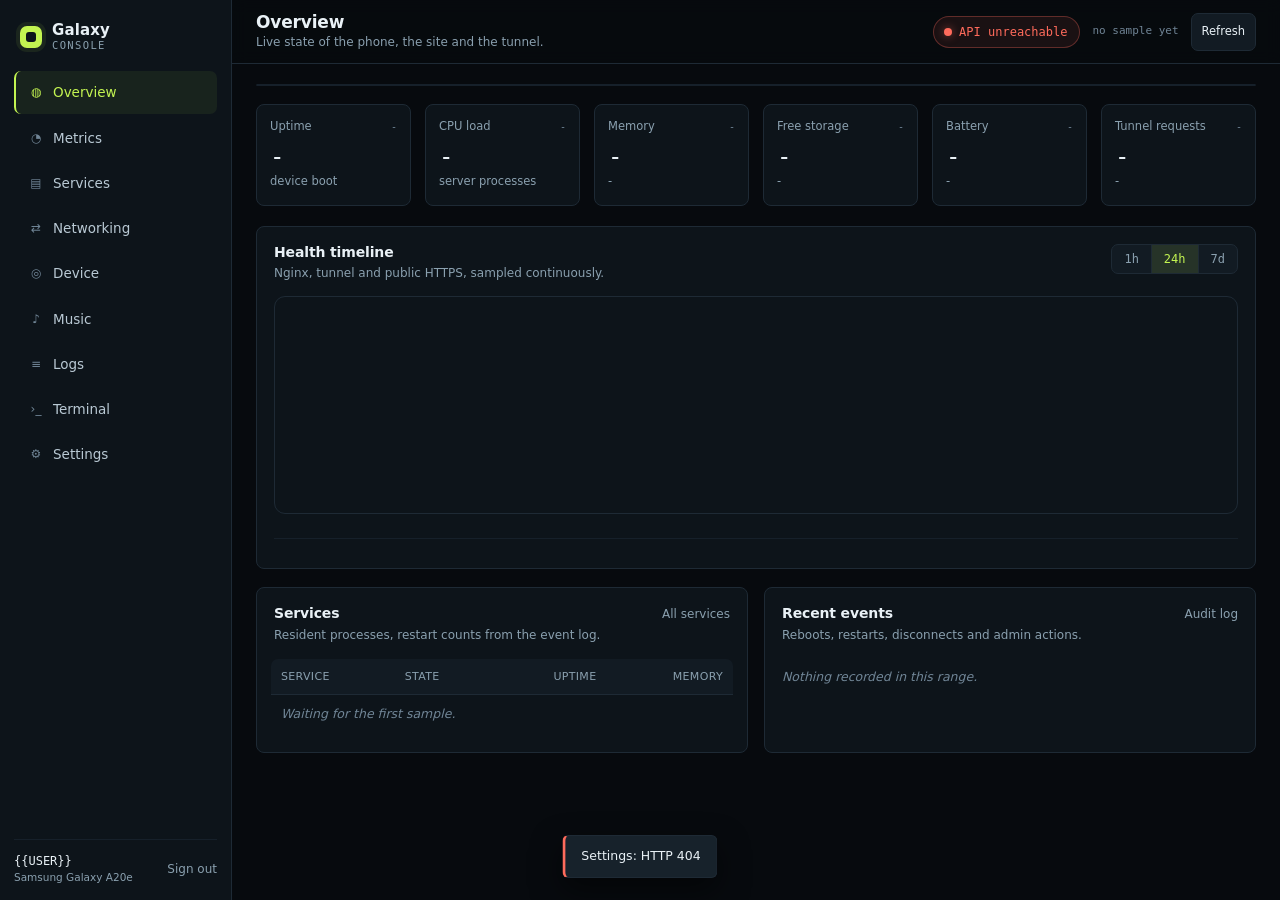
==== commit 5f22ab5d: "Add a Jamendo music player to the console Search and genre chips query the free Jamendo catalogue th" ====
--- a/galaxy-server/site/console.html
+++ b/galaxy-server/site/console.html
@@ -8,7 +8,7 @@
 <title>Galaxy Console</title>
 <link rel="icon" href="data:image/svg+xml,%3Csvg xmlns='http://www.w3.org/2000/svg' viewBox='0 0 32 32'%3E%3Crect width='32' height='32' rx='9' fill='%23C3F451'/%3E%3Crect x='10' y='10' width='12' height='12' rx='4' fill='%23070A0E'/%3E%3C/svg%3E">
 <link rel="stylesheet" href="/vendor/xterm.css">
-<link rel="stylesheet" href="console.css?v=14">
+<link rel="stylesheet" href="console.css?v=15">
 </head>
 <body>
 <a class="skip" href="#main">Skip to content</a>
@@ -24,6 +24,7 @@
     <a href="#/services" data-route="services"><span class="glyph" aria-hidden="true">▤</span>Services</a>
     <a href="#/networking" data-route="networking"><span class="glyph" aria-hidden="true">⇄</span>Networking</a>
     <a href="#/device" data-route="device"><span class="glyph" aria-hidden="true">◎</span>Device</a>
+    <a href="#/music" data-route="music"><span class="glyph" aria-hidden="true">♪</span>Music</a>
     <a href="#/logs" data-route="logs"><span class="glyph" aria-hidden="true">≡</span>Logs</a>
     <a href="#/terminal" data-route="terminal"><span class="glyph" aria-hidden="true">›_</span>Terminal</a>
     <a href="#/settings" data-route="settings"><span class="glyph" aria-hidden="true">⚙</span>Settings</a>
@@ -475,6 +476,38 @@
       </details>
     </section>
 
+    <!-- Music ----------------------------------------------------------- -->
+    <section class="view" id="view-music" hidden>
+      <section class="card">
+        <div class="card-head">
+          <div>
+            <h2 class="page-h2">Jamendo player</h2>
+            <p class="card-sub">Creative Commons tracks streamed from Jamendo. Search a track or browse a genre; playback continues while you use the rest of the dashboard.</p>
+          </div>
+          <span class="stat" id="music-count"></span>
+        </div>
+        <form class="music-search" id="music-form" role="search">
+          <label class="grow">Search tracks
+            <input id="music-query" type="search" placeholder="track or artist name" autocomplete="off" maxlength="80">
+          </label>
+          <button class="btn primary" type="submit">Search</button>
+        </form>
+        <div class="filter-row" id="music-categories" role="group" aria-label="Category filter">
+          <button type="button" class="chip on" data-category="" aria-pressed="true">All</button>
+          <button type="button" class="chip" data-category="rock" aria-pressed="false">Rock</button>
+          <button type="button" class="chip" data-category="pop" aria-pressed="false">Pop</button>
+          <button type="button" class="chip" data-category="electronic" aria-pressed="false">Electronic</button>
+          <button type="button" class="chip" data-category="hiphop" aria-pressed="false">Hip-hop</button>
+          <button type="button" class="chip" data-category="jazz" aria-pressed="false">Jazz</button>
+          <button type="button" class="chip" data-category="classical" aria-pressed="false">Classical</button>
+          <button type="button" class="chip" data-category="lounge" aria-pressed="false">Lounge</button>
+          <button type="button" class="chip" data-category="world" aria-pressed="false">World</button>
+        </div>
+        <p class="music-status" id="music-status" role="status">Loading tracks…</p>
+        <ul class="track-list" id="music-tracks"></ul>
+      </section>
+    </section>
+
     <!-- Logs ------------------------------------------------------------ -->
     <section class="view" id="view-logs" hidden>
       <section class="card">
@@ -629,6 +662,6 @@
 <div class="toast" id="toast" role="status" aria-live="polite" hidden></div>
 <script src="/vendor/xterm.js" defer></script>
 <script src="/vendor/addon-fit.js" defer></script>
-<script src="console.js?v=19" defer></script>
+<script src="console.js?v=20" defer></script>
 </body>
 </html>
--- a/galaxy-server/site/console.css
+++ b/galaxy-server/site/console.css
@@ -1614,6 +1614,94 @@
 .table.compact tr:hover td { background: none; box-shadow: none; }
 .table.compact tr:last-child td { border-bottom: 0; padding-bottom: 0; }
 
+/* ------------------------------------------------------------------ music */
+.music-search {
+  display: flex;
+  flex-wrap: wrap;
+  align-items: flex-end;
+  gap: 12px;
+  padding-bottom: 14px;
+  border-bottom: 1px solid var(--line-soft);
+}
+.music-search label {
+  flex: 1 1 260px;
+  display: flex;
+  flex-direction: column;
+  gap: 6px;
+  font-size: 11.5px;
+  color: var(--muted);
+}
+.music-search input[type="search"] {
+  width: 100%;
+  background: var(--raised);
+  border: 1px solid var(--line);
+  color: var(--ink);
+  border-radius: 6px;
+  padding: 9px 11px;
+  font: 13px var(--sans);
+}
+.music-search input[type="search"]:focus {
+  outline: none;
+  border-color: var(--lime);
+  box-shadow: 0 0 0 3px #c3f45130;
+}
+
+.filter-row { display: flex; flex-wrap: wrap; gap: 8px; margin: 14px 0 12px; }
+.filter-row .chip {
+  font: 12px var(--sans);
+  padding: 6px 12px;
+  border: 1px solid var(--line);
+  border-radius: 999px;
+  background: var(--raised);
+  color: var(--muted);
+  cursor: pointer;
+  transition: border-color .15s ease, color .15s ease, background .15s ease;
+}
+.filter-row .chip:hover { color: var(--ink); border-color: var(--line-soft); background: var(--panel-hover); }
+.filter-row .chip.on { color: var(--lime); border-color: var(--lime); background: #c3f4511c; }
+
+.music-status { font-size: 12px; color: var(--muted); margin-bottom: 12px; }
+.music-status[data-state="error"] { color: var(--red); }
+
+.track-list {
+  list-style: none;
+  margin: 0;
+  padding: 0;
+  display: grid;
+  grid-template-columns: repeat(auto-fill, minmax(280px, 1fr));
+  gap: 12px;
+}
+.track {
+  display: flex;
+  gap: 12px;
+  min-width: 0;
+  padding: 12px;
+  border: 1px solid var(--line);
+  border-radius: var(--radius);
+  background: var(--raised);
+  transition: border-color .15s ease;
+}
+.track:hover { border-color: var(--line-soft); }
+.track[data-state="playing"] { border-color: var(--lime-dim); }
+.track[data-state="error"] { border-color: #ff6b5c66; }
+.track-art {
+  flex: none;
+  width: 64px;
+  height: 64px;
+  border-radius: 6px;
+  object-fit: cover;
+  background: var(--void);
+  border: 1px solid var(--line-soft);
+}
+.track-art.placeholder { display: grid; place-items: center; color: var(--dim); font-size: 22px; }
+.track-body { flex: 1 1 auto; min-width: 0; display: flex; flex-direction: column; gap: 7px; }
+.track-head { display: flex; flex-direction: column; gap: 1px; min-width: 0; }
+.track-title, .track-artist { white-space: nowrap; overflow: hidden; text-overflow: ellipsis; }
+.track-title { font-size: 13px; font-weight: 600; }
+.track-artist { font-size: 11.5px; color: var(--muted); }
+.track audio { width: 100%; height: 34px; display: block; }
+.track-error { font-size: 11.5px; color: #ff978c; }
+
 @media (max-width: 760px) {
   .cam-layout { grid-template-columns: minmax(0, 1fr); }
 }
